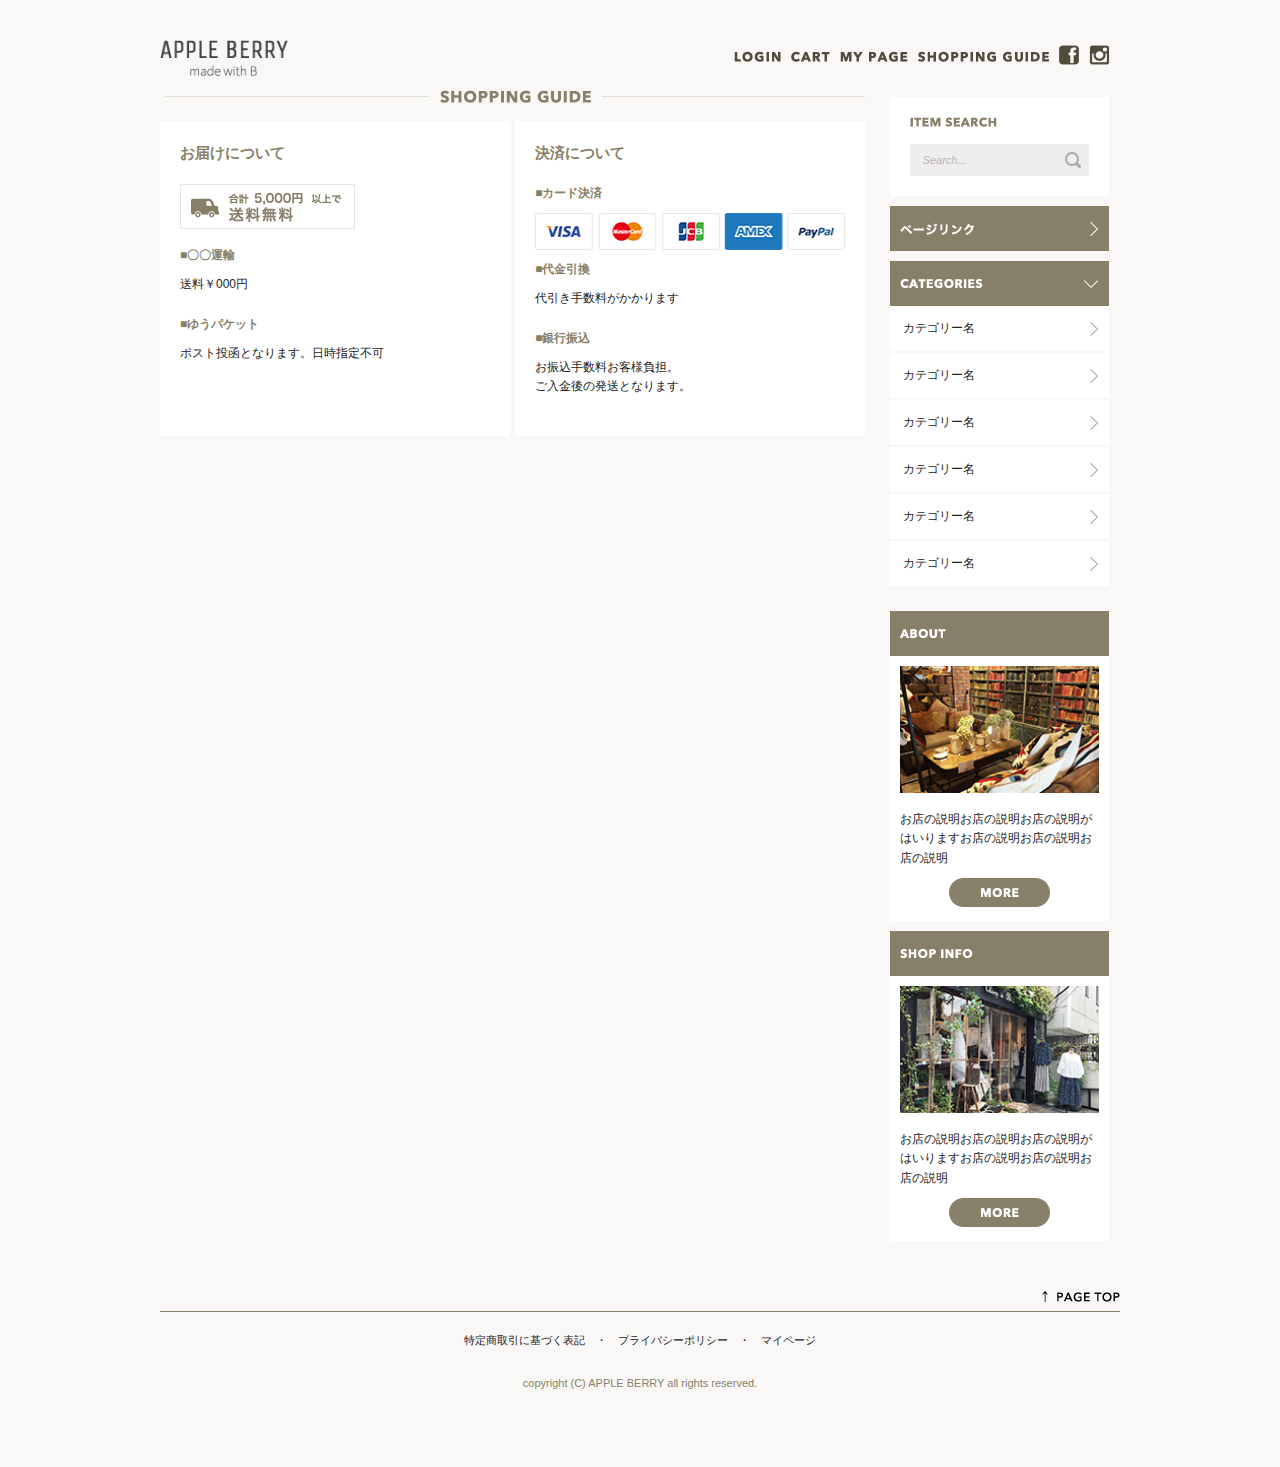
==== index.html @ 967be4ed "first commit 共通部分" ====
<!DOCTYPE html>
<html lang="ja">
<head>

  <!-- Basic Page Needs
  –––––––––––––––––––––––––––––––––––––––––––––––––– -->
  <meta charset="utf-8">
  <title>APPLE BERRY -made width B-</title>
  <meta name="description" content="APPLE BERRYのショッピングサイトです。">
  <meta name="author" content="Satoko Ogino">

  <!-- Mobile Specific Metas
  –––––––––––––––––––––––––––––––––––––––––––––––––– -->
  <meta name="viewport" content="width=device-width, initial-scale=1">

  <!-- CSS
  –––––––––––––––––––––––––––––––––––––––––––––––––– -->
  <link rel="stylesheet" href="css/normalize.css">
  <link rel="stylesheet" href="css/skeleton.css">
  <link rel="stylesheet" href="css/sample.css">

  <!-- Favicon
  –––––––––––––––––––––––––––––––––––––––––––––––––– -->
  <link rel="icon" type="image/png" href="images/favicon.png">

</head>
<body>
  <header>
   <div id="header_in" class="container">
      <div class="row">
        <div class="two columns logo">
          <div class="sp_logo u-max-full-width">
            <img class="ttl_logo"src="images/top_sp/logo.png" alt="logo" srcset="images/top_sp/logo@2x.png 2x"> 
            <div class="contact_logo" class="u-max-full-width" >
              <img src="images/top_sp/fb.png" alt="facebook" srcset="images/top_sp/fb@2x.png 2x"> 
              <img src="images/top_sp/insta.png" alt="instagram" srcset="images/top_sp/insta@2x.png 2x"> 
              <img src="images/top_sp/menu_icon.png" alt="menu" srcset="images/top_sp/menu_icon@2x.png 2x">
            </div>
          </div>
          <!-- .sp_logo -->

          <div class="pc">
            <img class="ttl_logo u-max-full-width" src="images/top/logo.png" alt="logo"> 
          </div>
          <!-- .pc_logo -->
        </div>
        <div class="pc ten columns">        
            <ul class="pc_menu_li" class="u-max-full-width" >
              <li><img src="images/top/insta.png" alt="instagram"><a href="#"></a></li>
              <li><img src="images/top/facebook.png" alt="facebook"><a href="#"></a></li>
              <li><img src="images/top/menu_guide.png" alt="shopping guide"><a href="#"></a></li>
              <li><img src="images/top/menu_mypage.png" alt="mypage"><a href="#"></a></li>
              <li><img src="images/top/menu_cart.png" alt="cart"><a href="#"></a></li>
              <li><img src="images/top/menu_login.png" alt="login"><a href="#"></a></li>
            </ul>
        </div>
      </div>
    </div>
  </header>
  
  <main>
    <div class="container">
      <div class="row">
        <div class="nine columns">
          <div>
            <img class="sp_img" src="images/top_sp/title_guide.png" alt="shopping_guid" srcset="images/top_sp/title_guide@2x.png 2x">
            <img class="pc" src="images/top/title_guide.png" alt="shopping_guid">
          </div>
          <article id="shopping_guid">
            <section>
              <h6>お届けについて</h6>
              <img src="images/top/otodoke_banner.png" alt="合計5,000円以上で送料無料">
              <p class="subhd">■〇〇運輸</p>
              <p>送料￥000円</p>
              <p class="subhd">■ゆうパケット</p>
              <p>ポスト投函となります。日時指定不可</p>
            </section>
            <section>
              <h6>決済について</h6>
              <p class="subhd">■カード決済</p>
              <img class="cardimg" src="images/top/cards.png" alt="合計5,000円以上で送料無料">
              <p class="subhd">■代金引換</p>
              <p>代引き手数料がかかります</p>
              <p class="subhd">■銀行振込</p>
              <p>お振込手数料お客様負担。<br>ご入金後の発送となります。</p>
            </section>
          </article>
        </div>

        <div class="three columns sidebar">
          <article id="item_search">
            <section>
              <img src="images/top/itemserch.png" alt="ITEM SEARCH">
              <span><input tyle="textarea" class="item_search" value="　Search...">
            </section>
          </article>
          <article id="page_link">
            <section class="aside img_arrow">
              <img src="images/top/pagelink.png" alt="ページリンク">
            </section>
          </article>
          <article id="categories">
            <section class="aside img_arrow_down" id="down_btn">
              <img src="images/top/categories.png" alt="CATEGORIES"> 
              <!--<img class="img_arrow" src="images/top/down_icon.png" alt="DOWN">   -->
            </section>
              <ul class="ul_toggle">
                <li>カテゴリー名</li>
                <li>カテゴリー名</li>
                <li>カテゴリー名</li>
                <li>カテゴリー名</li>
                <li>カテゴリー名</li>
                <li>カテゴリー名</li>
              </ul>
          </article>
          <article id="about">
            <section class="aside">
              <img src="images/top/about.png" alt="ABOUT">   
                
            </section>
            <div class="info">
              <img class="info_img" src="images/top/about_img.jpg" alt="ABOUT">
              <p class="cption">お店の説明お店の説明お店の説明がはいりますお店の説明お店の説明お店の説明<img class="more" src="images/top/more_btn.png" alt="MORE"></p>
            </div>
          </article>
          <article id="shop_info">
            <section class="aside">
              <img class="" src="images/top/shop_info.png" alt="SHOP_INFO">              
            </section>
            <div class="info">
              <img class="info_img" src="images/top/shopinfo_img.jpg" alt="ABOUT">
              <p class="cption">お店の説明お店の説明お店の説明がはいりますお店の説明お店の説明お店の説明<img class="more" src="images/top/more_btn.png" alt="MORE"></p>
            </div>
          </article>
        </div>
      </div>
    </div>
  </main>  

  <footer>
  <div class="container">
  <div class="row">
  <div class="twelve columns">
  
    <a href="#"><img class="pagetop" src="images/top/pagetop.png" alt="PAGE TOP"></a>
    <div class="border"></div>
    <p>特定商取引に基づく表記　・　プライバシーポリシー　・　マイページ</p>
    <p class="kahki">copyright (C) APPLE BERRY all rights reserved.</p>
  </div>
  </div>
  </div>
  </footer>


  <script type="text/javascript" src="//ajax.googleapis.com/ajax/libs/jquery/1.10.2/jquery.min.js"></script>
  <script>
  $(document).ready(function(){
    $("#down_btn").click(function(){
      $(".ul_toggle").slideToggle();
    });
  });
  </script>
</body>
</html>
---- css/skeleton.css ----
/*
* Skeleton V2.0.4
* Copyright 2014, Dave Gamache
* www.getskeleton.com
* Free to use under the MIT license.
* http://www.opensource.org/licenses/mit-license.php
* 12/29/2014
*/


/* Table of contents
––––––––––––––––––––––––––––––––––––––––––––––––––
- Grid
- Base Styles
- Typography
- Links
- Buttons
- Forms
- Lists
- Code
- Tables
- Spacing
- Utilities
- Clearing
- Media Queries
*/


/* Grid
–––––––––––––––––––––––––––––––––––––––––––––––––– */
.container {
  position: relative;
  width: 100%;
  max-width: 960px;
  margin: 0 auto;
  /*padding: 0 20px;*/
  padding: 0 10px;
  box-sizing: border-box; }
.column,
.columns {
  width: 100%;
  float: left;
  box-sizing: border-box; }

/* For devices larger than 400px */
@media (min-width: 400px) {
  .container {
    width: 85%;
    padding: 0; }
}

/* For devices larger than 550px */
@media (min-width: 550px) {
  .container {
    width: 80%; }
  .column,
  .columns {
    margin-left: 4%; }
  .column:first-child,
  .columns:first-child {
    margin-left: 0; }

  .one.column,
  .one.columns                    { width: 4.66666666667%; }
  .two.columns                    { width: 13.3333333333%; }
  .three.columns                  { width: 22%;            }
  .four.columns                   { width: 30.6666666667%; }
  .five.columns                   { width: 39.3333333333%; }
  .six.columns                    { width: 48%;            }
  .seven.columns                  { width: 56.6666666667%; }
  .eight.columns                  { width: 65.3333333333%; }
  .nine.columns                   { width: 74.0%;          }
  .ten.columns                    { width: 82.6666666667%; }
  .eleven.columns                 { width: 91.3333333333%; }
  .twelve.columns                 { width: 100%; margin-left: 0; }

  .one-third.column               { width: 30.6666666667%; }
  .two-thirds.column              { width: 65.3333333333%; }

  .one-half.column                { width: 48%; }

  /* Offsets */
  .offset-by-one.column,
  .offset-by-one.columns          { margin-left: 8.66666666667%; }
  .offset-by-two.column,
  .offset-by-two.columns          { margin-left: 17.3333333333%; }
  .offset-by-three.column,
  .offset-by-three.columns        { margin-left: 26%;            }
  .offset-by-four.column,
  .offset-by-four.columns         { margin-left: 34.6666666667%; }
  .offset-by-five.column,
  .offset-by-five.columns         { margin-left: 43.3333333333%; }
  .offset-by-six.column,
  .offset-by-six.columns          { margin-left: 52%;            }
  .offset-by-seven.column,
  .offset-by-seven.columns        { margin-left: 60.6666666667%; }
  .offset-by-eight.column,
  .offset-by-eight.columns        { margin-left: 69.3333333333%; }
  .offset-by-nine.column,
  .offset-by-nine.columns         { margin-left: 78.0%;          }
  .offset-by-ten.column,
  .offset-by-ten.columns          { margin-left: 86.6666666667%; }
  .offset-by-eleven.column,
  .offset-by-eleven.columns       { margin-left: 95.3333333333%; }

  .offset-by-one-third.column,
  .offset-by-one-third.columns    { margin-left: 34.6666666667%; }
  .offset-by-two-thirds.column,
  .offset-by-two-thirds.columns   { margin-left: 69.3333333333%; }

  .offset-by-one-half.column,
  .offset-by-one-half.columns     { margin-left: 52%; }

}


/* Base Styles
–––––––––––––––––––––––––––––––––––––––––––––––––– */
/* NOTE
html is set to 62.5% so that all the REM measurements throughout Skeleton
are based on 10px sizing. So basically 1.5rem = 15px :) */
html {
  font-size: 62.5%; }
body {
  font-size: 1.5em; /* currently ems cause chrome bug misinterpreting rems on body element */
  line-height: 1.6;
  font-weight: 400;
  font-family: "Raleway", "HelveticaNeue", "Helvetica Neue", Helvetica, Arial, sans-serif;
  color: #222; }


/* Typography
–––––––––––––––––––––––––––––––––––––––––––––––––– */
h1, h2, h3, h4, h5, h6 {
  margin-top: 0;
  margin-bottom: 2rem;
  font-weight: 300; }
h1 { font-size: 4.0rem; line-height: 1.2;  letter-spacing: -.1rem;}
h2 { font-size: 3.6rem; line-height: 1.25; letter-spacing: -.1rem; }
h3 { font-size: 3.0rem; line-height: 1.3;  letter-spacing: -.1rem; }
h4 { font-size: 2.4rem; line-height: 1.35; letter-spacing: -.08rem; }
h5 { font-size: 1.8rem; line-height: 1.5;  letter-spacing: -.05rem; }
h6 { font-size: 1.5rem; line-height: 1.6;  letter-spacing: 0; }

/* Larger than phablet */
@media (min-width: 550px) {
  h1 { font-size: 5.0rem; }
  h2 { font-size: 4.2rem; }
  h3 { font-size: 3.6rem; }
  h4 { font-size: 3.0rem; }
  h5 { font-size: 2.4rem; }
  h6 { font-size: 1.5rem; }
}

p {
  margin-top: 0; }


/* Links
–––––––––––––––––––––––––––––––––––––––––––––––––– */
a {
  color: #1EAEDB; }
a:hover {
  color: #0FA0CE; }


/* Buttons
–––––––––––––––––––––––––––––––––––––––––––––––––– */
.button,
button,
input[type="submit"],
input[type="reset"],
input[type="button"] {
  display: inline-block;
  height: 38px;
  padding: 0 30px;
  color: #555;
  text-align: center;
  font-size: 11px;
  font-weight: 600;
  line-height: 38px;
  letter-spacing: .1rem;
  text-transform: uppercase;
  text-decoration: none;
  white-space: nowrap;
  background-color: transparent;
  border-radius: 4px;
  border: 1px solid #bbb;
  cursor: pointer;
  box-sizing: border-box; }
.button:hover,
button:hover,
input[type="submit"]:hover,
input[type="reset"]:hover,
input[type="button"]:hover,
.button:focus,
button:focus,
input[type="submit"]:focus,
input[type="reset"]:focus,
input[type="button"]:focus {
  color: #333;
  border-color: #888;
  outline: 0; }
.button.button-primary,
button.button-primary,
input[type="submit"].button-primary,
input[type="reset"].button-primary,
input[type="button"].button-primary {
  color: #FFF;
  background-color: #33C3F0;
  border-color: #33C3F0; }
.button.button-primary:hover,
button.button-primary:hover,
input[type="submit"].button-primary:hover,
input[type="reset"].button-primary:hover,
input[type="button"].button-primary:hover,
.button.button-primary:focus,
button.button-primary:focus,
input[type="submit"].button-primary:focus,
input[type="reset"].button-primary:focus,
input[type="button"].button-primary:focus {
  color: #FFF;
  background-color: #1EAEDB;
  border-color: #1EAEDB; }


/* Forms
–––––––––––––––––––––––––––––––––––––––––––––––––– */
input[type="email"],
input[type="number"],
input[type="search"],
input[type="text"],
input[type="tel"],
input[type="url"],
input[type="password"],
textarea,
select {
  height: 38px;
  padding: 6px 10px; /* The 6px vertically centers text on FF, ignored by Webkit */
  background-color: #fff;
  border: 1px solid #D1D1D1;
  border-radius: 4px;
  box-shadow: none;
  box-sizing: border-box; }
/* Removes awkward default styles on some inputs for iOS */
input[type="email"],
input[type="number"],
input[type="search"],
input[type="text"],
input[type="tel"],
input[type="url"],
input[type="password"],
textarea {
  -webkit-appearance: none;
     -moz-appearance: none;
          appearance: none; }
textarea {
  min-height: 65px;
  padding-top: 6px;
  padding-bottom: 6px; }
input[type="email"]:focus,
input[type="number"]:focus,
input[type="search"]:focus,
input[type="text"]:focus,
input[type="tel"]:focus,
input[type="url"]:focus,
input[type="password"]:focus,
textarea:focus,
select:focus {
  border: 1px solid #33C3F0;
  outline: 0; }
label,
legend {
  display: block;
  margin-bottom: .5rem;
  font-weight: 600; }
fieldset {
  padding: 0;
  border-width: 0; }
input[type="checkbox"],
input[type="radio"] {
  display: inline; }
label > .label-body {
  display: inline-block;
  margin-left: .5rem;
  font-weight: normal; }


/* Lists
–––––––––––––––––––––––––––––––––––––––––––––––––– */
ul {
  list-style: circle inside; }
ol {
  list-style: decimal inside; }
ol, ul {
  padding-left: 0;
  margin-top: 0; }
ul ul,
ul ol,
ol ol,
ol ul {
  margin: 1.5rem 0 1.5rem 3rem;
  font-size: 90%; }
li {
  margin-bottom: 1rem; }


/* Code
–––––––––––––––––––––––––––––––––––––––––––––––––– */
code {
  padding: .2rem .5rem;
  margin: 0 .2rem;
  font-size: 90%;
  white-space: nowrap;
  background: #F1F1F1;
  border: 1px solid #E1E1E1;
  border-radius: 4px; }
pre > code {
  display: block;
  padding: 1rem 1.5rem;
  white-space: pre; }


/* Tables
–––––––––––––––––––––––––––––––––––––––––––––––––– */
th,
td {
  padding: 12px 15px;
  text-align: left;
  border-bottom: 1px solid #E1E1E1; }
th:first-child,
td:first-child {
  padding-left: 0; }
th:last-child,
td:last-child {
  padding-right: 0; }


/* Spacing
–––––––––––––––––––––––––––––––––––––––––––––––––– */
button,
.button {
  margin-bottom: 1rem; }
input,
textarea,
select,
fieldset {
  margin-bottom: 1.5rem; }
pre,
blockquote,
dl,
figure,
table,
p,
ul,
ol,
form {
  margin-bottom: 2.5rem; }


/* Utilities
–––––––––––––––––––––––––––––––––––––––––––––––––– */
.u-full-width {
  width: 100%;
  box-sizing: border-box; }
.u-max-full-width {
  max-width: 100%;
  box-sizing: border-box; }
.u-pull-right {
  float: right; }
.u-pull-left {
  float: left; }


/* Misc
–––––––––––––––––––––––––––––––––––––––––––––––––– */
hr {
  margin-top: 3rem;
  margin-bottom: 3.5rem;
  border-width: 0;
  border-top: 1px solid #E1E1E1; }


/* Clearing
–––––––––––––––––––––––––––––––––––––––––––––––––– */

/* Self Clearing Goodness */
.container:after,
.row:after,
.u-cf {
  content: "";
  display: table;
  clear: both; }


/* Media Queries
–––––––––––––––––––––––––––––––––––––––––––––––––– */
/*
Note: The best way to structure the use of media queries is to create the queries
near the relevant code. For example, if you wanted to change the styles for buttons
on small devices, paste the mobile query code up in the buttons section and style it
there.
*/


/* Larger than mobile */
@media (min-width: 400px) {}

/* Larger than phablet (also point when grid becomes active) */
@media (min-width: 550px) {}

/* Larger than tablet */
@media (min-width: 750px) {}

/* Larger than desktop */
@media (min-width: 1000px) {}

/* Larger than Desktop HD */
@media (min-width: 1200px) {}
---- css/sample.css ----
@charset "UTF-8";
/* ===================
    - 画面共通
=================== */
/* Base
------------------------------------------------------------*/
html {
  font-size: 62.5%; }

body {
  background-color: #f9f8f6; }
  @media (max-width: 550px) {
    body .pc {
      display: none; } }

/* Header
------------------------------------------------------------*/
header #header_in {
  padding-top: 15px;
  padding-bottom: 4px;
  text-align: center; }
header .sp_logo .ttl_logo {
  width: 120px; }
header .sp_logo .contact_logo {
  margin-top: 5px; }
@media (min-width: 551px) {
  header #header_in {
    padding-top: 40px; }
  header .sp_logo {
    display: none; }
  header .pc_menu_li {
    margin: 0;
    padding: 0; }
    header .pc_menu_li li {
      list-style: none;
      margin: 5px 0 0 0;
      padding: 0;
      float: right;
      padding-right: 10px; } }

/* Footer
------------------------------------------------------------*/
footer {
  text-align: center;
  margin-top: 20px;
  font-size: 11px;
  font-size: 1.1rem; }
  footer .border {
    margin: 20px 0;
    border-top: solid 1px #887f69; }
  footer .kahki {
    color: #887f69; }
  @media (min-width: 551px) {
    footer {
      margin: 50px 0; }
      footer .pagetop {
        float: right; } }

/* ===================
    - TOP画面
=================== */
/* Main
------------------------------------------------------------*/
main {
  text-align: center;
  mim-width: 720px; }
  main section {
    display: block;
    background-color: white;
    text-align: left;
    padding: 20px;
    margin-top: 10px;
    /* SHOPPING GUIDE */
    /* ITEM SEARCH */ }
    main section h6 {
      color: #887f69;
      font-weight: bold;
      margin-bottom: 19px; }
    main section img {
      padding-bottom: 10px;
      display: inline-block; }
    main section p {
      font-size: 12px;
      font-size: 1.2rem;
      margin: 0;
      padding-bottom: 20px; }
    main section p.subhd {
      font-weight: bold;
      color: #887f69;
      margin: 0;
      padding-bottom: 10px; }
    main section .cardimg {
      display: block;
      margin: auto;
      width: 100%; }
    main section #page_link {
      background-color: #887f69;
      text-align: left;
      width: 299px;
      height: 45px; }
    main section input {
      background: url("../images/top/search_icon.png");
      background-repeat: no-repeat;
      display: inline-block;
      line-height: 40px;
      background-position: 95%;
      background-color: #eeeeee;
      color: #b5b5b5;
      border: none;
      width: 100%;
      height: 30px;
      font-style: italic;
      font-size: 11px;
      font-size: 1.1rem;
      margin: 0; }
    main section .item_search {
      margin: 0; }
  main .aside {
    background-color: #887f69;
    padding: 0px;
    height: 45px;
    display: flex;
    /*親要素に記述してimgの位置を調整*/
    justify-content: left;
    /*親要素に記述してimgの位置を調整*/
    align-items: center;
    /*親要素に記述してimgの位置を調整*/ }
    main .aside img {
      display: inline-block;
      padding: 5px 10px; }
  main .info {
    background-color: white;
    height: 135px;
    text-align: left; }
    main .info .cption {
      margin: 8px;
      margin-left: 3px;
      width: 143px;
      height: 71px;
      float: right;
      font-size: 12px;
      font-size: 1.2rem; }
  main .info_img {
    margin: 8px;
    margin-right: 3px;
    width: 135px; }
  main .more {
    display: block;
    margin-top: 10px; }
  main li {
    box-sizing: border-box;
    padding: 10px;
    padding-top: 15px;
    padding-left: 0;
    padding-right: 200px;
    list-style: none;
    background-color: white;
    height: 45px;
    text-align: center;
    margin-bottom: 2px;
    font-size: 12px;
    font-size: 1.2rem;
    vertical-align: middle;
    background-image: url("../images/top/next_icon_gray.png");
    background-repeat: no-repeat;
    background-position: 95%; }
  main .img_arrow {
    background-image: url("../images/top/next_icon.png");
    background-repeat: no-repeat;
    background-position: 95%; }
  main .img_arrow_down {
    background-image: url("../images/top/down_icon.png");
    background-repeat: no-repeat;
    background-position: 95%; }
  @media (min-width: 551px) {
    main .columns {
      margin-left: 2%; }
    main .sp_img {
      display: none; }
    main article {
      display: -webkit-flex;
      display: flex;
      justify-content: space-between;
      -webkit-flex-direction: colum;
      flex-direction: colum; }
    main .sidebar article {
      display: block;
      width: 219px; }
    main section {
      -webkit-flex: 1;
      flex: 1;
      margin-right: 5px;
      min-width: 219px; }
    main #item_search section {
      padding: 0; }
      main #item_search section input {
        width: 80%;
        margin: 10px 20px 20px 20px; }
      main #item_search section img {
        padding: 20px 0px 0px 20px; }
    main .info {
      background-color: white;
      height: 265px;
      text-align: center; }
      main .info .cption {
        box-sizing: border-box;
        padding: 0 10px;
        text-align: left;
        margin: 0;
        width: 100%;
        height: 55px;
        float: none; }
    main .info_img {
      box-sizing: border-box;
      margin: 0;
      padding: 10px;
      text-align: center;
      width: 100%; }
    main .more {
      margin: auto;
      margin-top: 10px;
      text-align: center; }
    main li {
      min-width: 219px;
      padding-top: 13px;
      padding-right: 120px; } }

/*# sourceMappingURL=sample.css.map */
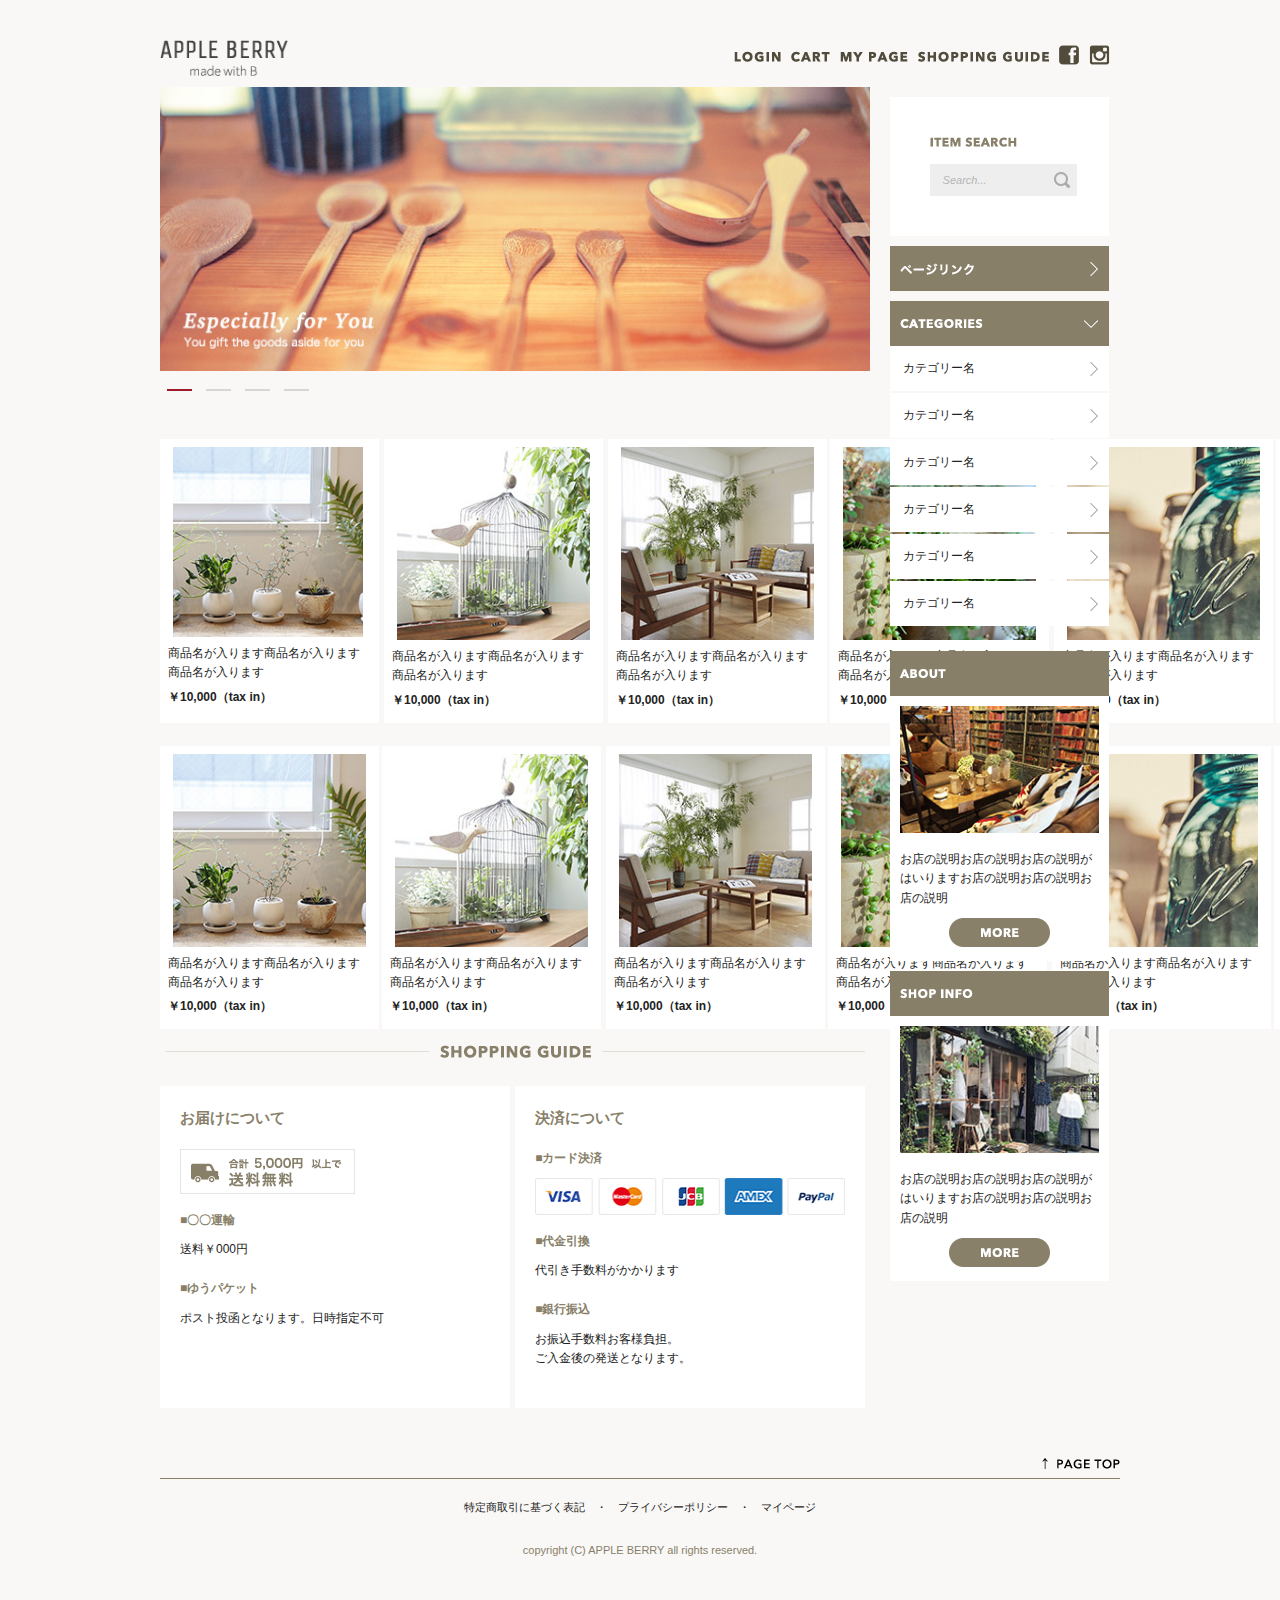
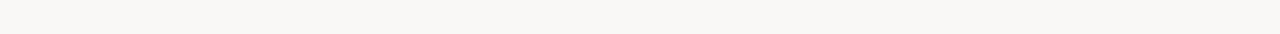
==== commit 384d3053: "commit 20190126" ====
--- a/index.html
+++ b/index.html
@@ -15,9 +15,17 @@
 
   <!-- CSS
   –––––––––––––––––––––––––––––––––––––––––––––––––– -->
+  <link rel="stylesheet" href="owlcarousel/assets/owl.carousel.min.css">
+  <link rel="stylesheet" href="owlcarousel/assets/owl.theme.default.min.css">
   <link rel="stylesheet" href="css/normalize.css">
   <link rel="stylesheet" href="css/skeleton.css">
   <link rel="stylesheet" href="css/sample.css">
+
+  <!-- jQuery -->
+  <script type="text/javascript" src="//ajax.googleapis.com/ajax/libs/jquery/1.10.2/jquery.min.js"></script>
+
+  <!-- Owl Carousel JS -->
+  <script src="owlcarousel/owl.carousel.min.js"></script>
 
   <!-- Favicon
   –––––––––––––––––––––––––––––––––––––––––––––––––– -->
@@ -62,20 +70,143 @@
     <div class="container">
       <div class="row">
         <div class="nine columns">
-          <div>
+
+          <!-- CAROUSEL -->
+          <div class="owl-carousel owl-theme">
+              <div><img src="images/top/ca_banner.jpg" alt="shopping_guid"></div>
+              <div><img src="images/top/ca_banner.jpg" alt="shopping_guid"></div>
+              <div><img src="images/top/ca_banner.jpg" alt="shopping_guid"></div>
+              <div><img src="images/top/ca_banner.jpg" alt="shopping_guid"></div>
+          </div>
+
+          <!-- NEW ITEMS -->
+          <div class="ttl">
+            <img class="sp_img" src="images/top_sp/title_new_item.png" alt="new_item" srcset="images/top_sp/title_new_item@2x.png 2x">
+          </div>
+          <article id="new_items" class="mb_10">
+            <div class="flxclms mb_3">
+              <section>
+                <div class="item mr_3">
+                <img src="images/top/item_01.jpg" alt="01">
+                <p class="txt_left">商品名が入ります商品名が入ります商品名が入ります</p>
+                <p class="txt_left txt-bld">￥10,000（tax in）</p>
+                </div>
+              </section>
+              <section>
+                <div class="item">
+                <img src="images/top/item_02.jpg" alt="02">
+                <p class="txt_left">商品名が入ります商品名が入ります商品名が入ります</p>
+                <p class="txt_left txt-bld">￥10,000（tax in）</p>
+                </div>
+              </section>
+            </div>
+            <div class="flxclms mb_3">
+              <section class="mr_3">
+                <div class="item">
+                <img src="images/top/item_03.jpg" alt="03">
+                <p class="txt_left">商品名が入ります商品名が入ります商品名が入ります</p>
+                <p class="txt_left txt-bld">￥10,000（tax in）</p>
+                </div>
+              </section>
+              <section>
+                <div class="item">
+                <img src="images/top/item_04.jpg" alt="04">
+                <p class="txt_left">商品名が入ります商品名が入ります商品名が入ります</p>
+                <p class="txt_left txt-bld">￥10,000（tax in）</p>
+                </div>
+              </section>
+            </div>
+            <div class="flxclms mb_3">
+              <section class="mr_3">
+                <div class="item">
+                <img src="images/top/item_05.jpg" alt="05">
+                <p class="txt_left">商品名が入ります商品名が入ります商品名が入ります</p>
+                <p class="txt_left txt-bld">￥10,000（tax in）</p>
+                </div>
+              </section>
+              <section>
+                <div class="item">
+                <img src="images/top/item_06.jpg" alt="06">
+                <p class="txt_left">商品名が入ります商品名が入ります商品名が入ります</p>
+                <p class="txt_left txt-bld">￥10,000（tax in）</p>
+                </div>
+              </section>
+            </div>
+          </article>
+
+          <!-- POPULAR ITEMS -->
+          <div class="ttl">
+            <img class="sp_img" src="images/top_sp/title_popular.png" alt="new_item" srcset="images/top_sp/title_popular@2x.png 2x">
+          </div>
+          <article id="new_items" class="mb_10">
+            <div class="flxclms mb_3">
+              <section class="mr_3">
+                <div class="item">
+                <img src="images/top/item_01.jpg" alt="01">
+                <p class="txt_left">商品名が入ります商品名が入ります商品名が入ります</p>
+                <p class="txt_left txt-bld">￥10,000（tax in）</p>
+                </div>
+              </section>
+              <section>
+                <div class="item">
+                <img src="images/top/item_02.jpg" alt="02">
+                <p class="txt_left">商品名が入ります商品名が入ります商品名が入ります</p>
+                <p class="txt_left txt-bld">￥10,000（tax in）</p>
+                </div>
+              </section>
+            </div>
+            <div class="flxclms mb_3">
+              <section class="mr_3">
+                <div class="item">
+                <img src="images/top/item_03.jpg" alt="03">
+                <p class="txt_left">商品名が入ります商品名が入ります商品名が入ります</p>
+                <p class="txt_left txt-bld">￥10,000（tax in）</p>
+                </div>
+              </section>
+              <section>
+                <div class="item">
+                <img src="images/top/item_04.jpg" alt="04">
+                <p class="txt_left">商品名が入ります商品名が入ります商品名が入ります</p>
+                <p class="txt_left txt-bld">￥10,000（tax in）</p>
+                </div>
+              </section>
+            </div>
+            <div class="flxclms mb_3">
+              <section class="mr_3">
+                <div class="item">
+                <img src="images/top/item_05.jpg" alt="05">
+                <p class="txt_left">商品名が入ります商品名が入ります商品名が入ります</p>
+                <p class="txt_left txt-bld">￥10,000（tax in）</p>
+                </div>
+              </section>
+              <section>
+                <div class="item">
+                <img src="images/top/item_06.jpg" alt="06">
+                <p class="txt_left">商品名が入ります商品名が入ります商品名が入ります</p>
+                <p class="txt_left txt-bld">￥10,000（tax in）</p>
+                </div>
+              </section>
+            </div>
+          </article>
+
+          <!-- SHOPPING GUIDE -->
+          <div class="ttl">
             <img class="sp_img" src="images/top_sp/title_guide.png" alt="shopping_guid" srcset="images/top_sp/title_guide@2x.png 2x">
             <img class="pc" src="images/top/title_guide.png" alt="shopping_guid">
           </div>
-          <article id="shopping_guid">
+          <article id="shopping_guid" class="txt_left">
             <section>
+              <div class="guid">
               <h6>お届けについて</h6>
               <img src="images/top/otodoke_banner.png" alt="合計5,000円以上で送料無料">
               <p class="subhd">■〇〇運輸</p>
               <p>送料￥000円</p>
               <p class="subhd">■ゆうパケット</p>
               <p>ポスト投函となります。日時指定不可</p>
+              </div>
             </section>
             <section>
+              <div class="guid">
               <h6>決済について</h6>
               <p class="subhd">■カード決済</p>
               <img class="cardimg" src="images/top/cards.png" alt="合計5,000円以上で送料無料">
@@ -83,6 +214,7 @@
               <p>代引き手数料がかかります</p>
               <p class="subhd">■銀行振込</p>
               <p>お振込手数料お客様負担。<br>ご入金後の発送となります。</p>
+              </div>
             </section>
           </article>
         </div>
@@ -90,8 +222,10 @@
         <div class="three columns sidebar">
           <article id="item_search">
             <section>
+              <div class="txt_left search">
               <img src="images/top/itemserch.png" alt="ITEM SEARCH">
               <span><input tyle="textarea" class="item_search" value="　Search...">
+              </div>
             </section>
           </article>
           <article id="page_link">
@@ -151,14 +285,26 @@
   </div>
   </footer>
 
-
-  <script type="text/javascript" src="//ajax.googleapis.com/ajax/libs/jquery/1.10.2/jquery.min.js"></script>
   <script>
-  $(document).ready(function(){
-    $("#down_btn").click(function(){
-      $(".ul_toggle").slideToggle();
+    // CAROUSEL
+    $(document).ready(function(){
+    $('.owl-carousel').owlCarousel(
+        {
+            loop: true,
+            nav: false,
+            dots: true,
+            items: 1,
+            autoplay: true
+            }
+        );
     });
-  });
+  
+    // CATEGORIES TOGGLE
+    $(document).ready(function(){
+      $("#down_btn").click(function(){
+        $(".ul_toggle").slideToggle();
+      });
+    });
   </script>
 </body>
 </html>
--- a/css/sample.css
+++ b/css/sample.css
@@ -6,6 +6,30 @@
 ------------------------------------------------------------*/
 html {
   font-size: 62.5%; }
+
+.txt_center {
+  text-align: center; }
+
+.txt_left {
+  text-align: left; }
+
+.txt_right {
+  text-align: right; }
+
+.txt-bld {
+  font-weight: bold; }
+
+.mr_3 {
+  margin-right: 3px; }
+
+.mr_5 {
+  margin-right: 5px; }
+
+.mb_3 {
+  margin-bottom: 3px; }
+
+.mb_10 {
+  margin-bottom: 10px; }
 
 body {
   background-color: #f9f8f6; }
@@ -63,22 +87,37 @@
 ------------------------------------------------------------*/
 main {
   text-align: center;
-  mim-width: 720px; }
+  mim-width: 720px;
+  /* サイドメニュー共通 */ }
+  main .ttl {
+    display: block;
+    margin-bottom: 15px; }
+  main .flxclms {
+    display: -webkit-flex;
+    display: flex;
+    -webkit-flex-direction: colum;
+    flex-direction: colum; }
   main section {
-    display: block;
     background-color: white;
-    text-align: left;
-    padding: 20px;
-    margin-top: 10px;
-    /* SHOPPING GUIDE */
-    /* ITEM SEARCH */ }
+    margin-top: 10px; }
+    main section .item {
+      -webkit-flex: 1;
+      flex: 1;
+      padding: 8px; }
+      main section .item img {
+        width: 95%; }
+      main section .item p {
+        margin: 0;
+        padding-bottom: 5px; }
+    main section .guid {
+      padding: 20px; }
+      main section .guid img {
+        padding-bottom: 10px;
+        display: inline-block; }
     main section h6 {
       color: #887f69;
       font-weight: bold;
       margin-bottom: 19px; }
-    main section img {
-      padding-bottom: 10px;
-      display: inline-block; }
     main section p {
       font-size: 12px;
       font-size: 1.2rem;
@@ -93,11 +132,8 @@
       display: block;
       margin: auto;
       width: 100%; }
-    main section #page_link {
-      background-color: #887f69;
-      text-align: left;
-      width: 299px;
-      height: 45px; }
+    main section .search {
+      padding: 20px; }
     main section input {
       background: url("../images/top/search_icon.png");
       background-repeat: no-repeat;
@@ -128,25 +164,6 @@
     main .aside img {
       display: inline-block;
       padding: 5px 10px; }
-  main .info {
-    background-color: white;
-    height: 135px;
-    text-align: left; }
-    main .info .cption {
-      margin: 8px;
-      margin-left: 3px;
-      width: 143px;
-      height: 71px;
-      float: right;
-      font-size: 12px;
-      font-size: 1.2rem; }
-  main .info_img {
-    margin: 8px;
-    margin-right: 3px;
-    width: 135px; }
-  main .more {
-    display: block;
-    margin-top: 10px; }
   main li {
     box-sizing: border-box;
     padding: 10px;
@@ -172,57 +189,81 @@
     background-image: url("../images/top/down_icon.png");
     background-repeat: no-repeat;
     background-position: 95%; }
+  main .info {
+    background-color: white;
+    height: 135px;
+    text-align: left; }
+    main .info .cption {
+      margin: 8px;
+      margin-left: 3px;
+      width: 143px;
+      height: 71px;
+      float: right;
+      font-size: 12px;
+      font-size: 1.2rem; }
+  main .info_img {
+    margin: 8px;
+    margin-right: 3px;
+    width: 135px; }
+  main .more {
+    display: block;
+    margin-top: 10px; }
   @media (min-width: 551px) {
-    main .columns {
-      margin-left: 2%; }
-    main .sp_img {
-      display: none; }
-    main article {
-      display: -webkit-flex;
-      display: flex;
-      justify-content: space-between;
-      -webkit-flex-direction: colum;
-      flex-direction: colum; }
-    main .sidebar article {
-      display: block;
-      width: 219px; }
-    main section {
-      -webkit-flex: 1;
-      flex: 1;
-      margin-right: 5px;
-      min-width: 219px; }
-    main #item_search section {
-      padding: 0; }
-      main #item_search section input {
-        width: 80%;
-        margin: 10px 20px 20px 20px; }
-      main #item_search section img {
-        padding: 20px 0px 0px 20px; }
-    main .info {
-      background-color: white;
-      height: 265px;
-      text-align: center; }
-      main .info .cption {
+    main {
+      /* サイドメニュー共通 */ }
+      main .sp_img {
+        display: none; }
+      main .ttl {
+        margin-bottom: 10px; }
+      main article {
+        display: -webkit-flex;
+        display: flex;
+        justify-content: space-between;
+        -webkit-flex-direction: colum;
+        flex-direction: colum; }
+        main article section {
+          -webkit-flex: 1;
+          flex: 1;
+          margin-right: 5px;
+          min-width: 219px; }
+      main .columns {
+        margin-left: 2%; }
+      main .sidebar article {
+        display: block;
+        /* サイドメニューだけflex解除 */
+        width: 219px; }
+      main #item_search section {
+        padding: 0; }
+        main #item_search section input {
+          width: 80%;
+          margin: 10px 20px 20px 20px; }
+        main #item_search section img {
+          padding: 20px 0px 0px 20px; }
+      main li {
+        min-width: 219px;
+        padding-top: 13px;
+        padding-right: 120px; }
+      main .info {
+        background-color: white;
+        height: 265px;
+        text-align: center; }
+        main .info .cption {
+          box-sizing: border-box;
+          padding: 0 10px;
+          text-align: left;
+          margin: 0;
+          width: 100%;
+          height: 55px;
+          float: none; }
+      main .info_img {
         box-sizing: border-box;
-        padding: 0 10px;
-        text-align: left;
         margin: 0;
-        width: 100%;
-        height: 55px;
-        float: none; }
-    main .info_img {
-      box-sizing: border-box;
-      margin: 0;
-      padding: 10px;
-      text-align: center;
-      width: 100%; }
-    main .more {
-      margin: auto;
-      margin-top: 10px;
-      text-align: center; }
-    main li {
-      min-width: 219px;
-      padding-top: 13px;
-      padding-right: 120px; } }
+        padding: 10px;
+        text-align: center;
+        width: 100%; }
+      main .more {
+        margin: auto;
+        margin-top: 10px;
+        text-align: center; } }
 
 /*# sourceMappingURL=sample.css.map */
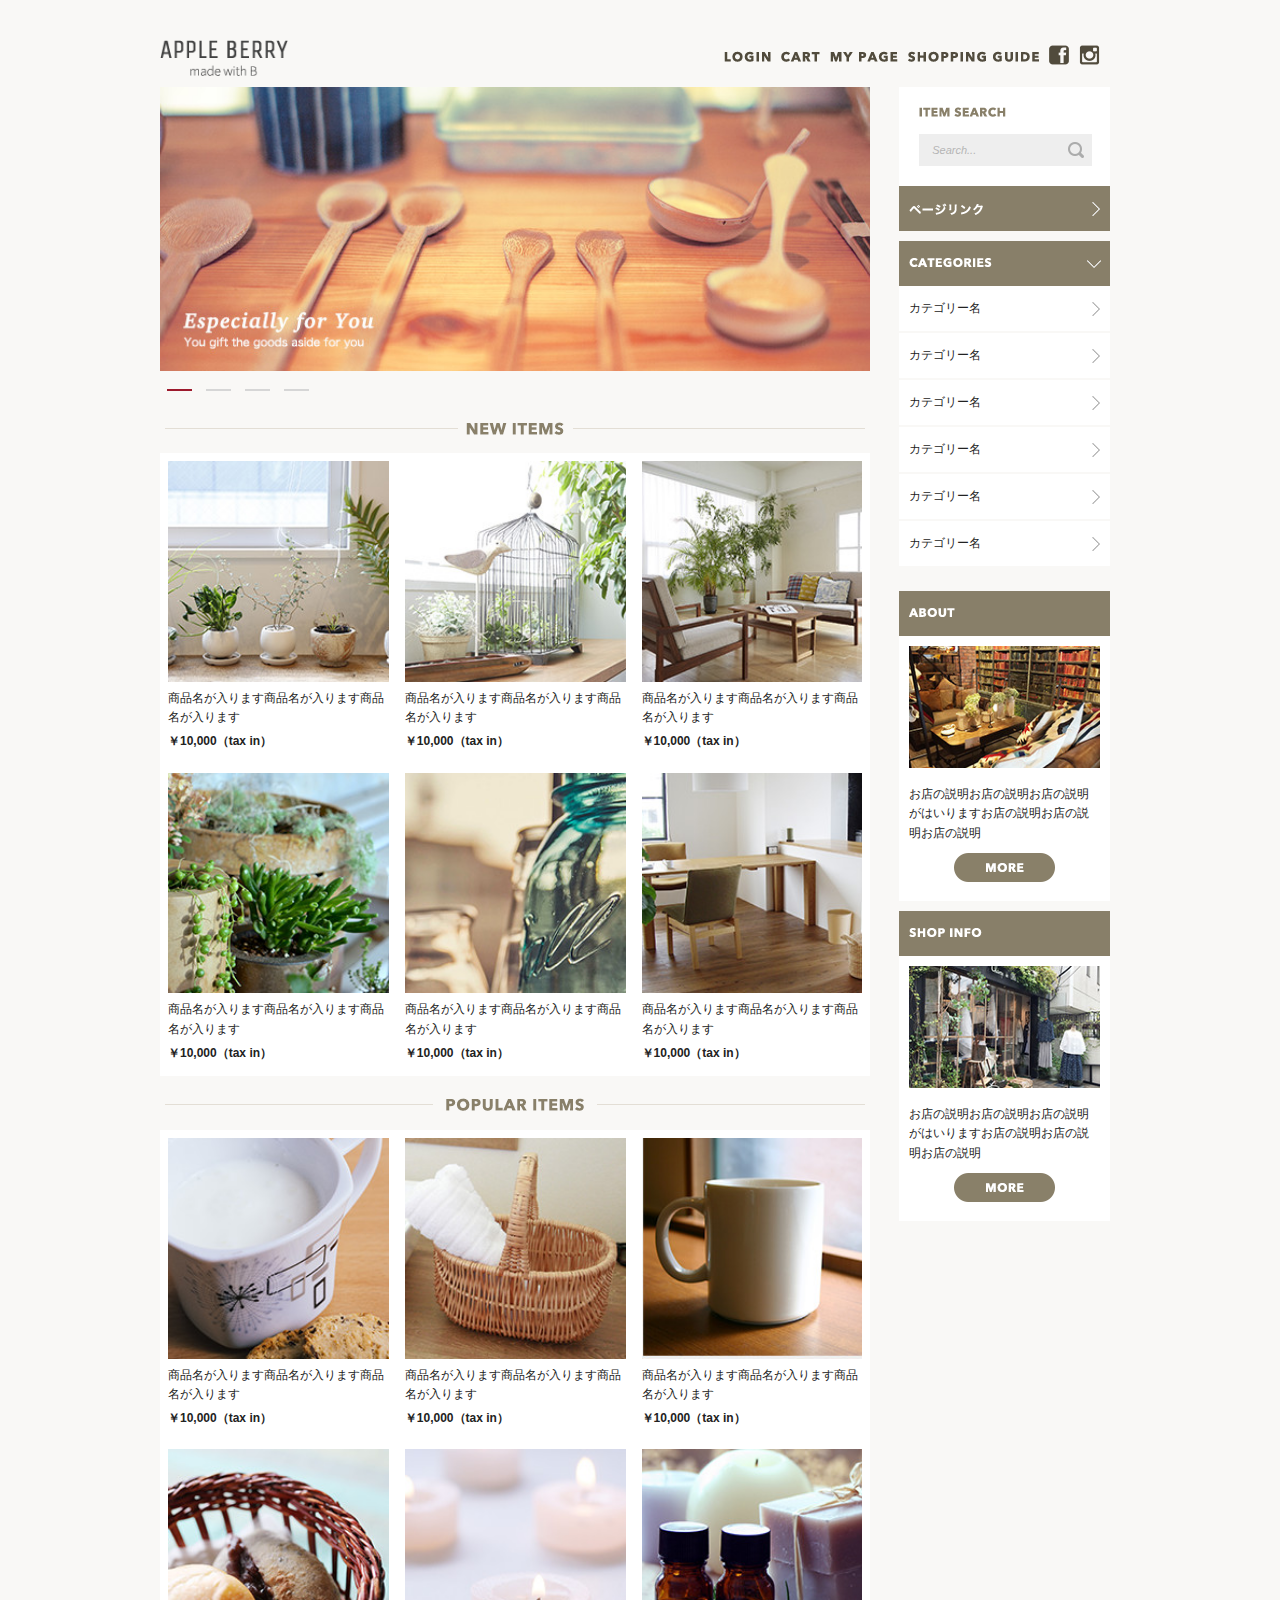
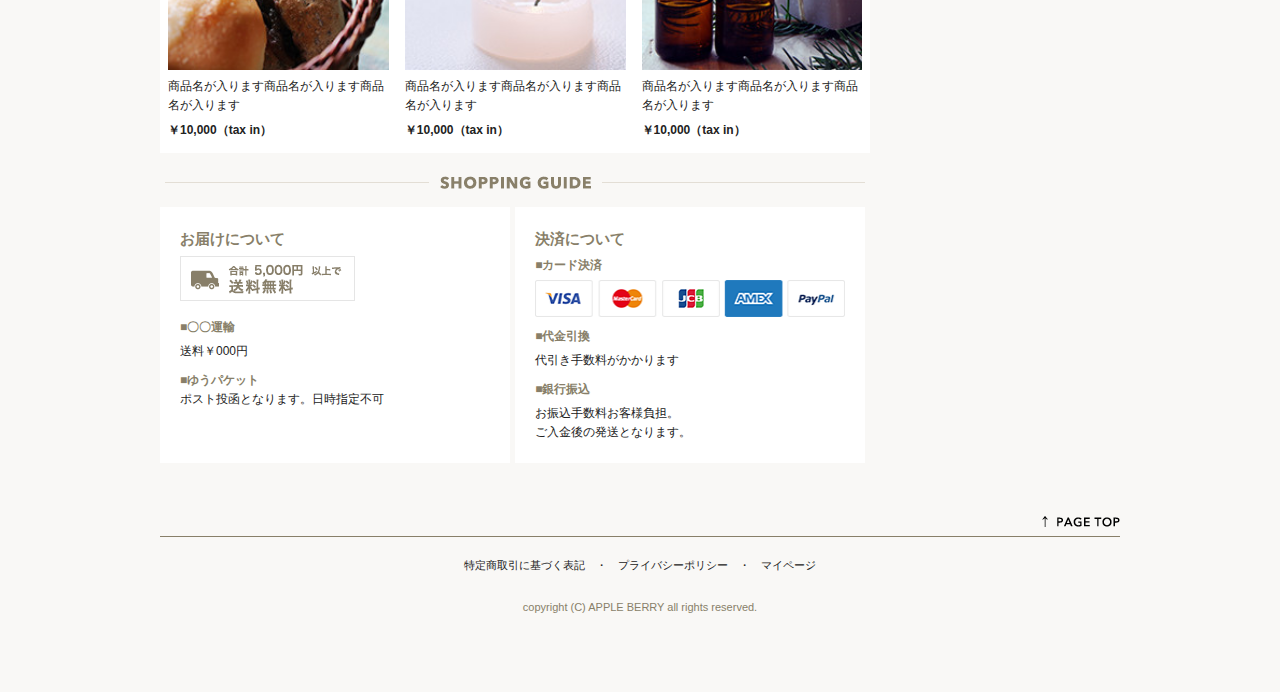
==== commit 6d176d56: "20190127 TOPページ" ====
--- a/index.html
+++ b/index.html
@@ -73,195 +73,169 @@
 
           <!-- CAROUSEL -->
           <div class="owl-carousel owl-theme">
-              <div><img src="images/top/ca_banner.jpg" alt="shopping_guid"></div>
-              <div><img src="images/top/ca_banner.jpg" alt="shopping_guid"></div>
-              <div><img src="images/top/ca_banner.jpg" alt="shopping_guid"></div>
-              <div><img src="images/top/ca_banner.jpg" alt="shopping_guid"></div>
+              <div><img src="images/top/ca_banner.jpg" alt="carousel_bnr"></div>
+              <div><img src="images/top/ca_banner.jpg" alt="carousel_bnr"></div>
+              <div><img src="images/top/ca_banner.jpg" alt="carousel_bnr"></div>
+              <div><img src="images/top/ca_banner.jpg" alt="carousel_bnr"></div>
           </div>
 
           <!-- NEW ITEMS -->
-          <div class="ttl">
-            <img class="sp_img" src="images/top_sp/title_new_item.png" alt="new_item" srcset="images/top_sp/title_new_item@2x.png 2x">
-          </div>
-          <article id="new_items" class="mb_10">
-            <div class="flxclms mb_3">
-              <section>
-                <div class="item mr_3">
+          <div class="ttl txt_center">
+            <img class="sp_img " src="images/top_sp/title_new_item.png" alt="new_item" srcset="images/top_sp/title_new_item@2x.png 2x">
+            <img class="pc" src="images/top/title_newitems.png" alt="new_items">
+          </div>
+          <article>
+            <div class="flx_item mb_20">
+              <div class="item bg_clr_wht">
                 <img src="images/top/item_01.jpg" alt="01">
                 <p class="txt_left">商品名が入ります商品名が入ります商品名が入ります</p>
                 <p class="txt_left txt-bld">￥10,000（tax in）</p>
-                </div>
-              </section>
-              <section>
-                <div class="item">
+              </div>
+              <div class="item bg_clr_wht">
                 <img src="images/top/item_02.jpg" alt="02">
                 <p class="txt_left">商品名が入ります商品名が入ります商品名が入ります</p>
                 <p class="txt_left txt-bld">￥10,000（tax in）</p>
-                </div>
-              </section>
-            </div>
-            <div class="flxclms mb_3">
-              <section class="mr_3">
-                <div class="item">
+              </div>
+              <div class="item bg_clr_wht">
                 <img src="images/top/item_03.jpg" alt="03">
                 <p class="txt_left">商品名が入ります商品名が入ります商品名が入ります</p>
                 <p class="txt_left txt-bld">￥10,000（tax in）</p>
-                </div>
-              </section>
-              <section>
-                <div class="item">
+              </div>
+              <div class="item bg_clr_wht">
                 <img src="images/top/item_04.jpg" alt="04">
                 <p class="txt_left">商品名が入ります商品名が入ります商品名が入ります</p>
                 <p class="txt_left txt-bld">￥10,000（tax in）</p>
-                </div>
-              </section>
-            </div>
-            <div class="flxclms mb_3">
-              <section class="mr_3">
-                <div class="item">
+              </div>
+              <div class="item bg_clr_wht">
                 <img src="images/top/item_05.jpg" alt="05">
                 <p class="txt_left">商品名が入ります商品名が入ります商品名が入ります</p>
                 <p class="txt_left txt-bld">￥10,000（tax in）</p>
-                </div>
-              </section>
-              <section>
-                <div class="item">
+              </div>
+              <div class="item bg_clr_wht">
                 <img src="images/top/item_06.jpg" alt="06">
                 <p class="txt_left">商品名が入ります商品名が入ります商品名が入ります</p>
                 <p class="txt_left txt-bld">￥10,000（tax in）</p>
-                </div>
-              </section>
+              </div>
             </div>
           </article>
 
           <!-- POPULAR ITEMS -->
-          <div class="ttl">
+          <div class="ttl txt_center">
             <img class="sp_img" src="images/top_sp/title_popular.png" alt="new_item" srcset="images/top_sp/title_popular@2x.png 2x">
-          </div>
-          <article id="new_items" class="mb_10">
-            <div class="flxclms mb_3">
-              <section class="mr_3">
-                <div class="item">
-                <img src="images/top/item_01.jpg" alt="01">
-                <p class="txt_left">商品名が入ります商品名が入ります商品名が入ります</p>
-                <p class="txt_left txt-bld">￥10,000（tax in）</p>
-                </div>
-              </section>
-              <section>
-                <div class="item">
-                <img src="images/top/item_02.jpg" alt="02">
-                <p class="txt_left">商品名が入ります商品名が入ります商品名が入ります</p>
-                <p class="txt_left txt-bld">￥10,000（tax in）</p>
-                </div>
-              </section>
-            </div>
-            <div class="flxclms mb_3">
-              <section class="mr_3">
-                <div class="item">
-                <img src="images/top/item_03.jpg" alt="03">
-                <p class="txt_left">商品名が入ります商品名が入ります商品名が入ります</p>
-                <p class="txt_left txt-bld">￥10,000（tax in）</p>
-                </div>
-              </section>
-              <section>
-                <div class="item">
-                <img src="images/top/item_04.jpg" alt="04">
-                <p class="txt_left">商品名が入ります商品名が入ります商品名が入ります</p>
-                <p class="txt_left txt-bld">￥10,000（tax in）</p>
-                </div>
-              </section>
-            </div>
-            <div class="flxclms mb_3">
-              <section class="mr_3">
-                <div class="item">
-                <img src="images/top/item_05.jpg" alt="05">
-                <p class="txt_left">商品名が入ります商品名が入ります商品名が入ります</p>
-                <p class="txt_left txt-bld">￥10,000（tax in）</p>
-                </div>
-              </section>
-              <section>
-                <div class="item">
-                <img src="images/top/item_06.jpg" alt="06">
-                <p class="txt_left">商品名が入ります商品名が入ります商品名が入ります</p>
-                <p class="txt_left txt-bld">￥10,000（tax in）</p>
-                </div>
-              </section>
-            </div>
-          </article>
+            <img class="pc" src="images/top/title_popular.png" alt="popular">
+          </div>
+          <article>
+            <div class="flx_item mb_20">
+              <div class="item bg_clr_wht">
+                <img src="images/top/item_07.jpg" alt="07">
+                <p class="txt_left">商品名が入ります商品名が入ります商品名が入ります</p>
+                <p class="txt_left txt-bld">￥10,000（tax in）</p>
+              </div>
+              <div class="item bg_clr_wht">
+                <img src="images/top/item_08.jpg" alt="08">
+                <p class="txt_left">商品名が入ります商品名が入ります商品名が入ります</p>
+                <p class="txt_left txt-bld">￥10,000（tax in）</p>
+              </div>
+              <div class="item bg_clr_wht">
+                <img src="images/top/item_09.jpg" alt="09">
+                <p class="txt_left">商品名が入ります商品名が入ります商品名が入ります</p>
+                <p class="txt_left txt-bld">￥10,000（tax in）</p>
+              </div>
+              <div class="item bg_clr_wht">
+                <img src="images/top/item_10.jpg" alt="10">
+                <p class="txt_left">商品名が入ります商品名が入ります商品名が入ります</p>
+                <p class="txt_left txt-bld">￥10,000（tax in）</p>
+              </div>
+              <div class="item bg_clr_wht">
+                <img src="images/top/item_11.jpg" alt="11">
+                <p class="txt_left">商品名が入ります商品名が入ります商品名が入ります</p>
+                <p class="txt_left txt-bld">￥10,000（tax in）</p>
+              </div>
+              <div class="item bg_clr_wht">
+                <img src="images/top/item_12.jpg" alt="12">
+                <p class="txt_left">商品名が入ります商品名が入ります商品名が入ります</p>
+                <p class="txt_left txt-bld">￥10,000（tax in）</p>
+              </div>
+            </div>
+            </article>
 
           <!-- SHOPPING GUIDE -->
-          <div class="ttl">
+          <div class="ttl txt_center">
             <img class="sp_img" src="images/top_sp/title_guide.png" alt="shopping_guid" srcset="images/top_sp/title_guide@2x.png 2x">
             <img class="pc" src="images/top/title_guide.png" alt="shopping_guid">
           </div>
-          <article id="shopping_guid" class="txt_left">
-            <section>
-              <div class="guid">
-              <h6>お届けについて</h6>
-              <img src="images/top/otodoke_banner.png" alt="合計5,000円以上で送料無料">
-              <p class="subhd">■〇〇運輸</p>
-              <p>送料￥000円</p>
-              <p class="subhd">■ゆうパケット</p>
-              <p>ポスト投函となります。日時指定不可</p>
-              </div>
-            </section>
-            <section>
-              <div class="guid">
-              <h6>決済について</h6>
-              <p class="subhd">■カード決済</p>
-              <img class="cardimg" src="images/top/cards.png" alt="合計5,000円以上で送料無料">
-              <p class="subhd">■代金引換</p>
-              <p>代引き手数料がかかります</p>
-              <p class="subhd">■銀行振込</p>
-              <p>お振込手数料お客様負担。<br>ご入金後の発送となります。</p>
-              </div>
-            </section>
+          <article>
+            <div class="flx_guid mb_3 txt_left">
+              <div class="guid bg_clr_wht pd_20">
+                <h6 class="txt-bld txt_clr_khaki pb_5">お届けについて</h6>
+                <img class="derimg pb_10" src="images/top/otodoke_banner.png" alt="合計5,000円以上で送料無料">
+                <p class="txt-bld txt_clr_khaki pb_5">■〇〇運輸</p>
+                <p class="pb_10">送料￥000円</p>
+                <p class="txt-bld txt_clr_khaki">■ゆうパケット</p>
+                <p>ポスト投函となります。日時指定不可</p>
+              </div>
+              <div class="guid bg_clr_wht mt_10 pd_20">
+                <h6 class="txt-bld txt_clr_khaki pb_5">決済について</h6>
+                <p class="txt-bld txt_clr_khaki pb_5">■カード決済</p>
+                <img class="cardimg pb_10" src="images/top/cards.png" alt="合計5,000円以上で送料無料">
+                <p class="txt-bld txt_clr_khaki pb_5">■代金引換</p>
+                <p class="pb_10">代引き手数料がかかります</p>
+                <p class="txt-bld txt_clr_khaki pb_5">■銀行振込</p>
+                <p>お振込手数料お客様負担。<br>ご入金後の発送となります。</p>
+              </div>
+            </div>
           </article>
         </div>
 
         <div class="three columns sidebar">
-          <article id="item_search">
-            <section>
-              <div class="txt_left search">
-              <img src="images/top/itemserch.png" alt="ITEM SEARCH">
+          <!-- ITEM SEARCH -->
+          <article>
+            <div class="search txt_left bg_clr_wht pd_20 mt_10">
+              <img class="pd_10" src="images/top/itemserch.png" alt="ITEM SEARCH">
               <span><input tyle="textarea" class="item_search" value="　Search...">
-              </div>
-            </section>
-          </article>
-          <article id="page_link">
-            <section class="aside img_arrow">
+            </div>
+          </article>
+
+          <!-- ページリンク -->
+          <article>
+            <div class="pglnk bg_clr_khaki img_arrow">
               <img src="images/top/pagelink.png" alt="ページリンク">
-            </section>
-          </article>
-          <article id="categories">
-            <section class="aside img_arrow_down" id="down_btn">
-              <img src="images/top/categories.png" alt="CATEGORIES"> 
-              <!--<img class="img_arrow" src="images/top/down_icon.png" alt="DOWN">   -->
-            </section>
+            </div>
+          </article>
+
+          <!-- CATEGORIES -->
+          <article>
+              <div class="ctgres bg_clr_khaki mt_10 img_arrow_down pd_0" id="down_btn">
+                <img class="pt_15" src="images/top/categories.png" alt="CATEGORIES"> 
+                <!--<img class="img_arrow" src="images/top/down_icon.png" alt="DOWN">   -->
+              </div>
               <ul class="ul_toggle">
-                <li>カテゴリー名</li>
-                <li>カテゴリー名</li>
-                <li>カテゴリー名</li>
-                <li>カテゴリー名</li>
-                <li>カテゴリー名</li>
-                <li>カテゴリー名</li>
+                <li class="ctgres_li">カテゴリー名</li>
+                <li class="ctgres_li">カテゴリー名</li>
+                <li class="ctgres_li">カテゴリー名</li>
+                <li class="ctgres_li">カテゴリー名</li>
+                <li class="ctgres_li">カテゴリー名</li>
+                <li class="ctgres_li">カテゴリー名</li>
               </ul>
           </article>
-          <article id="about">
-            <section class="aside">
-              <img src="images/top/about.png" alt="ABOUT">   
-                
-            </section>
-            <div class="info">
+
+          <!-- ABOUT -->
+          <article>
+            <div class="about bg_clr_khaki mt_10">
+              <img class="txt_left pd_10" src="images/top/about.png" alt="ABOUT">  
+            </div>
+            <div class="info bg_clr_wht">
               <img class="info_img" src="images/top/about_img.jpg" alt="ABOUT">
               <p class="cption">お店の説明お店の説明お店の説明がはいりますお店の説明お店の説明お店の説明<img class="more" src="images/top/more_btn.png" alt="MORE"></p>
             </div>
           </article>
-          <article id="shop_info">
-            <section class="aside">
-              <img class="" src="images/top/shop_info.png" alt="SHOP_INFO">              
-            </section>
-            <div class="info">
+
+          <!-- SHOP_INFO -->
+          <article>
+            <div class="shopinfo bg_clr_khaki mt_10">
+              <img class="txt_left pd_10" src="images/top/shop_info.png" alt="SHOP_INFO">              
+            </div>
+            <div class="info bg_clr_wht">
               <img class="info_img" src="images/top/shopinfo_img.jpg" alt="ABOUT">
               <p class="cption">お店の説明お店の説明お店の説明がはいりますお店の説明お店の説明お店の説明<img class="more" src="images/top/more_btn.png" alt="MORE"></p>
             </div>
--- a/css/sample.css
+++ b/css/sample.css
@@ -19,6 +19,15 @@
 .txt-bld {
   font-weight: bold; }
 
+.txt_clr_khaki {
+  color: #887f69; }
+
+.mg_auto {
+  margin: auto; }
+
+.mt_10 {
+  margin-top: 10px; }
+
 .mr_3 {
   margin-right: 3px; }
 
@@ -30,6 +39,39 @@
 
 .mb_10 {
   margin-bottom: 10px; }
+
+.mb_20 {
+  margin-bottom: 20px; }
+
+.pt_10 {
+  padding-top: 10px; }
+
+.pt_15 {
+  padding-top: 15px; }
+
+.pt_20 {
+  padding-top: 20px; }
+
+.pb_5 {
+  padding-bottom: 5px; }
+
+.pb_10 {
+  padding-bottom: 10px; }
+
+.pd_10 {
+  padding: 10px; }
+
+.pd_20 {
+  padding: 20px; }
+
+.pd_0 {
+  padding: 0px; }
+
+.bg_clr_wht {
+  background-color: white; }
+
+.bg_clr_khaki {
+  background-color: #887f69; }
 
 body {
   background-color: #f9f8f6; }
@@ -85,185 +127,201 @@
 =================== */
 /* Main
 ------------------------------------------------------------*/
-main {
+.ttl {
+  display: block;
+  margin-bottom: 15px; }
+
+.flx_item {
+  display: -webkit-flex;
+  display: flex;
+  -webkit-flex-direction: row;
+  flex-direction: row;
+  -webkit-flex-wrap: wrap;
+  flex-wrap: wrap;
+  -webkit-justify-content: space-between;
+  justify-content: space-between; }
+
+.item {
+  -webkit-flex: 1;
+  flex: 1;
+  padding: 4px;
+  -moz-box-sizing: border-box;
+  -webkit-box-sizing: border-box;
+  box-sizing: border-box;
+  min-width: 50%; }
+  .item img {
+    width: 100%; }
+  .item p {
+    margin: 0;
+    padding-bottom: 5px;
+    font-size: 11px;
+    font-size: 1.1rem; }
+
+.flx_guid {
+  display: -webkit-flex;
+  display: flex;
+  -webkit-flex-direction: column;
+  flex-direction: column; }
+
+.guid img {
+  display: inline-block; }
+.guid h6 {
+  margin: 0; }
+.guid p {
+  margin: 0;
+  font-size: 12px;
+  font-size: 1.2rem; }
+.guid .derimg {
+  max-width: 60%; }
+.guid .cardimg {
+  display: block;
+  margin: auto;
+  width: 100%; }
+
+input {
+  background: url("../images/top/search_icon.png");
+  background-repeat: no-repeat;
+  display: inline-block;
+  line-height: 40px;
+  background-position: 95%;
+  background-color: #eeeeee;
+  color: #b5b5b5;
+  border: none;
+  width: 100%;
+  height: 30px;
+  font-style: italic;
+  font-size: 11px;
+  font-size: 1.1rem;
+  margin: 0; }
+
+.item_search {
+  margin: 0; }
+
+.ctgres_li {
+  box-sizing: border-box;
+  padding: 10px;
+  padding-top: 15px;
+  padding-left: 0;
+  padding-right: 200px;
+  list-style: none;
+  background-color: white;
+  height: 45px;
   text-align: center;
-  mim-width: 720px;
-  /* サイドメニュー共通 */ }
-  main .ttl {
-    display: block;
-    margin-bottom: 15px; }
-  main .flxclms {
-    display: -webkit-flex;
-    display: flex;
-    -webkit-flex-direction: colum;
-    flex-direction: colum; }
-  main section {
-    background-color: white;
-    margin-top: 10px; }
-    main section .item {
-      -webkit-flex: 1;
-      flex: 1;
-      padding: 8px; }
-      main section .item img {
-        width: 95%; }
-      main section .item p {
-        margin: 0;
-        padding-bottom: 5px; }
-    main section .guid {
-      padding: 20px; }
-      main section .guid img {
-        padding-bottom: 10px;
-        display: inline-block; }
-    main section h6 {
-      color: #887f69;
-      font-weight: bold;
-      margin-bottom: 19px; }
-    main section p {
-      font-size: 12px;
-      font-size: 1.2rem;
-      margin: 0;
-      padding-bottom: 20px; }
-    main section p.subhd {
-      font-weight: bold;
-      color: #887f69;
-      margin: 0;
-      padding-bottom: 10px; }
-    main section .cardimg {
-      display: block;
-      margin: auto;
-      width: 100%; }
-    main section .search {
-      padding: 20px; }
-    main section input {
-      background: url("../images/top/search_icon.png");
-      background-repeat: no-repeat;
-      display: inline-block;
-      line-height: 40px;
-      background-position: 95%;
-      background-color: #eeeeee;
-      color: #b5b5b5;
-      border: none;
-      width: 100%;
-      height: 30px;
-      font-style: italic;
-      font-size: 11px;
-      font-size: 1.1rem;
-      margin: 0; }
-    main section .item_search {
-      margin: 0; }
-  main .aside {
-    background-color: #887f69;
-    padding: 0px;
-    height: 45px;
-    display: flex;
-    /*親要素に記述してimgの位置を調整*/
-    justify-content: left;
-    /*親要素に記述してimgの位置を調整*/
-    align-items: center;
-    /*親要素に記述してimgの位置を調整*/ }
-    main .aside img {
-      display: inline-block;
-      padding: 5px 10px; }
-  main li {
-    box-sizing: border-box;
-    padding: 10px;
-    padding-top: 15px;
-    padding-left: 0;
-    padding-right: 200px;
-    list-style: none;
-    background-color: white;
-    height: 45px;
-    text-align: center;
-    margin-bottom: 2px;
+  margin-bottom: 2px;
+  font-size: 12px;
+  font-size: 1.2rem;
+  vertical-align: middle;
+  background-image: url("../images/top/next_icon_gray.png");
+  background-repeat: no-repeat;
+  background-position: 95%; }
+
+.img_arrow {
+  background-image: url("../images/top/next_icon.png");
+  background-repeat: no-repeat;
+  background-position: 95%; }
+
+.img_arrow_down {
+  background-image: url("../images/top/down_icon.png");
+  background-repeat: no-repeat;
+  background-position: 95%; }
+
+.info {
+  height: 135px; }
+  .info .cption {
+    margin: 8px;
+    margin-left: 3px;
+    width: 143px;
+    height: 71px;
+    float: right;
     font-size: 12px;
-    font-size: 1.2rem;
-    vertical-align: middle;
-    background-image: url("../images/top/next_icon_gray.png");
-    background-repeat: no-repeat;
-    background-position: 95%; }
-  main .img_arrow {
-    background-image: url("../images/top/next_icon.png");
-    background-repeat: no-repeat;
-    background-position: 95%; }
-  main .img_arrow_down {
-    background-image: url("../images/top/down_icon.png");
-    background-repeat: no-repeat;
-    background-position: 95%; }
-  main .info {
-    background-color: white;
-    height: 135px;
-    text-align: left; }
-    main .info .cption {
-      margin: 8px;
-      margin-left: 3px;
-      width: 143px;
-      height: 71px;
-      float: right;
+    font-size: 1.2rem; }
+
+.info_img {
+  margin: 8px;
+  margin-right: 3px;
+  width: 135px; }
+
+.more {
+  display: block;
+  margin-top: 10px; }
+
+.pglnk, .ctgres, .about, .shopinfo {
+  height: 45px; }
+  .pglnk img, .ctgres img, .about img, .shopinfo img {
+    padding: 17px 10px; }
+
+@media (min-width: 550px) {
+  .sp_img {
+    display: none; }
+
+  .ttl {
+    margin-bottom: 10px; }
+
+  .item {
+    padding: 8px;
+    min-width: 33%; }
+    .item p {
       font-size: 12px;
       font-size: 1.2rem; }
-  main .info_img {
-    margin: 8px;
-    margin-right: 3px;
-    width: 135px; }
-  main .more {
+
+  .flx_guid {
+    -webkit-flex-direction: row;
+    flex-direction: row; }
+
+  .guid {
+    -moz-box-sizing: border-box;
+    -webkit-box-sizing: border-box;
+    box-sizing: border-box;
+    -webkit-flex: 1;
+    flex: 1;
+    margin-right: 5px;
+    margin-top: 0px;
+    max-width: 50%; }
+
+  /* サイドメニュー共通 */
+  .columns {
+    margin-left: 3%; }
+
+  .sidebar {
     display: block;
-    margin-top: 10px; }
-  @media (min-width: 551px) {
-    main {
-      /* サイドメニュー共通 */ }
-      main .sp_img {
-        display: none; }
-      main .ttl {
-        margin-bottom: 10px; }
-      main article {
-        display: -webkit-flex;
-        display: flex;
-        justify-content: space-between;
-        -webkit-flex-direction: colum;
-        flex-direction: colum; }
-        main article section {
-          -webkit-flex: 1;
-          flex: 1;
-          margin-right: 5px;
-          min-width: 219px; }
-      main .columns {
-        margin-left: 2%; }
-      main .sidebar article {
-        display: block;
-        /* サイドメニューだけflex解除 */
-        width: 219px; }
-      main #item_search section {
-        padding: 0; }
-        main #item_search section input {
-          width: 80%;
-          margin: 10px 20px 20px 20px; }
-        main #item_search section img {
-          padding: 20px 0px 0px 20px; }
-      main li {
-        min-width: 219px;
-        padding-top: 13px;
-        padding-right: 120px; }
-      main .info {
-        background-color: white;
-        height: 265px;
-        text-align: center; }
-        main .info .cption {
-          box-sizing: border-box;
-          padding: 0 10px;
-          text-align: left;
-          margin: 0;
-          width: 100%;
-          height: 55px;
-          float: none; }
-      main .info_img {
-        box-sizing: border-box;
-        margin: 0;
-        padding: 10px;
-        text-align: center;
-        width: 100%; }
-      main .more {
-        margin: auto;
-        margin-top: 10px;
-        text-align: center; } }
+    /* サイドメニューだけflex解除 */ }
+
+  .search {
+    padding: 0;
+    margin-top: 0; }
+    .search input {
+      width: 80%;
+      margin: 10px 20px 20px 20px; }
+    .search img {
+      padding: 20px 0px 0px 20px; }
+
+  .ctgres_li {
+    padding-top: 13px;
+    padding-right: 120px; }
+
+  .info {
+    background-color: white;
+    height: 265px;
+    text-align: center; }
+    .info .cption {
+      box-sizing: border-box;
+      padding: 0 10px;
+      text-align: left;
+      margin: 0;
+      width: 100%;
+      height: 55px;
+      float: none; }
+
+  .info_img {
+    box-sizing: border-box;
+    margin: 0;
+    padding: 10px;
+    text-align: center;
+    width: 100%; }
+
+  .more {
+    margin: auto;
+    margin-top: 10px;
+    text-align: center; } }
 
 /*# sourceMappingURL=sample.css.map */
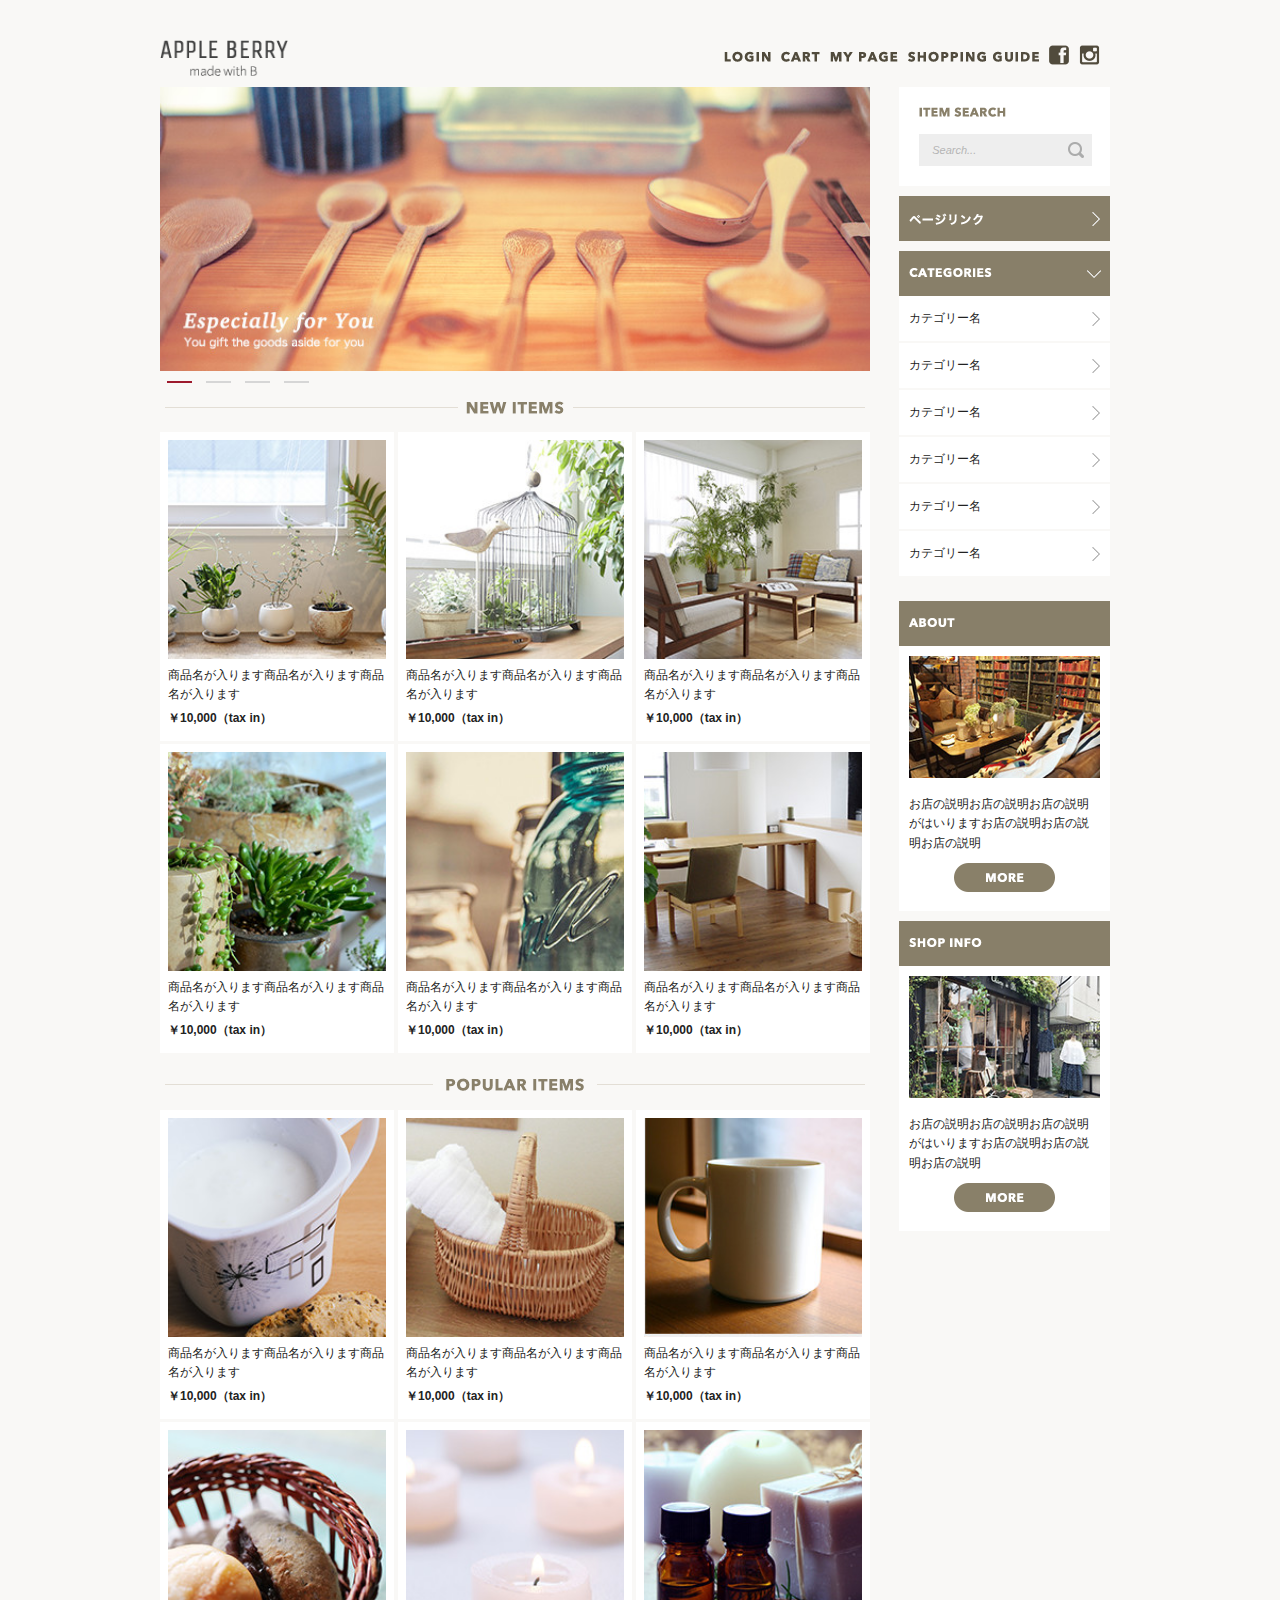
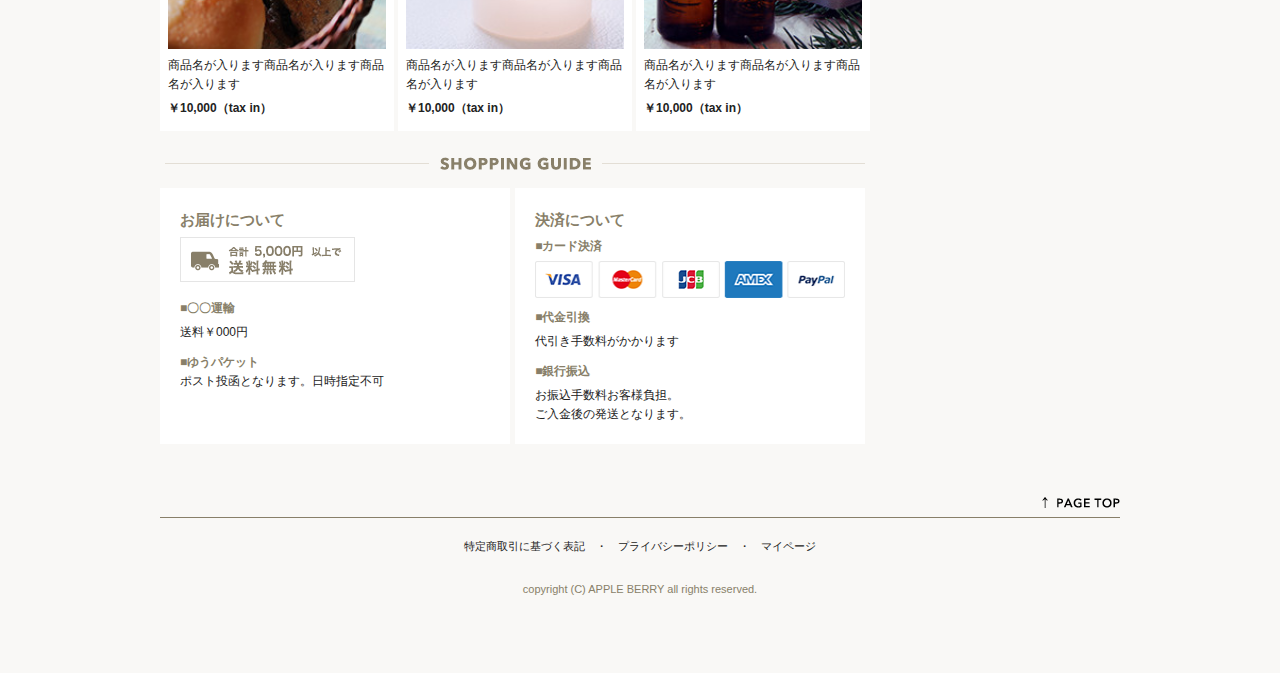
==== commit d54402c2: "20190128 commit" ====
--- a/index.html
+++ b/index.html
@@ -67,7 +67,7 @@
   </header>
   
   <main>
-    <div class="container">
+    <div class="container pd_0">
       <div class="row">
         <div class="nine columns">
 
@@ -198,7 +198,7 @@
 
           <!-- ページリンク -->
           <article>
-            <div class="pglnk bg_clr_khaki img_arrow">
+            <div class="pglnk mt_10 bg_clr_khaki img_arrow">
               <img src="images/top/pagelink.png" alt="ページリンク">
             </div>
           </article>
--- a/css/skeleton.css
+++ b/css/skeleton.css
@@ -172,19 +172,19 @@
 input[type="reset"],
 input[type="button"] {
   display: inline-block;
-  height: 38px;
+  /*height: 38px;*/
   padding: 0 30px;
-  color: #555;
+  /*color: #555;*/
   text-align: center;
-  font-size: 11px;
+  /*font-size: 11px;*/
   font-weight: 600;
   line-height: 38px;
   letter-spacing: .1rem;
   text-transform: uppercase;
   text-decoration: none;
   white-space: nowrap;
-  background-color: transparent;
-  border-radius: 4px;
+  /*background-color: transparent;*/
+  /*border-radius: 4px;*/
   border: 1px solid #bbb;
   cursor: pointer;
   box-sizing: border-box; }
@@ -329,11 +329,11 @@
   text-align: left;
   border-bottom: 1px solid #E1E1E1; }
 th:first-child,
-td:first-child {
-  padding-left: 0; }
+/*td:first-child {*/
+/*  padding-left: 0; }*/
 th:last-child,
-td:last-child {
-  padding-right: 0; }
+/*td:last-child {*/
+/*  padding-right: 0; }*/
 
 
 /* Spacing
--- a/css/sample.css
+++ b/css/sample.css
@@ -16,30 +16,79 @@
 .txt_right {
   text-align: right; }
 
+.txt_just {
+  text-align: justify;
+  text-justify: inter-ideograph; }
+
 .txt-bld {
   font-weight: bold; }
 
+.txt-italic {
+  font-style: italic; }
+
 .txt_clr_khaki {
   color: #887f69; }
 
+.txt_clr_beige {
+  color: #e2ddd4; }
+
+.txt_clr_wht {
+  color: white; }
+
+.txt_clr_gry {
+  color: #b0b0b0; }
+
+.txt_clr_pink {
+  color: #e80f66; }
+
+.ltr_spc_1 {
+  letter-spacing: 1px; }
+
+.ltr_spc_2 {
+  letter-spacing: 2px; }
+
+.ltr_spc_4 {
+  letter-spacing: 4px; }
+
 .mg_auto {
   margin: auto; }
 
+.mt_5 {
+  margin-top: 5px; }
+
 .mt_10 {
   margin-top: 10px; }
 
+.mt_15 {
+  margin-top: 15px; }
+
+.mt_20 {
+  margin-top: 20px; }
+
+.mr_0 {
+  margin-right: 0px; }
+
 .mr_3 {
   margin-right: 3px; }
 
 .mr_5 {
   margin-right: 5px; }
 
+.mb_0 {
+  margin-bottom: 0px; }
+
 .mb_3 {
   margin-bottom: 3px; }
 
+.mb_5 {
+  margin-bottom: 5px; }
+
 .mb_10 {
   margin-bottom: 10px; }
 
+.mb_15 {
+  margin-bottom: 15px; }
+
 .mb_20 {
   margin-bottom: 20px; }
 
@@ -52,12 +101,39 @@
 .pt_20 {
   padding-top: 20px; }
 
+.pt_30 {
+  padding-top: 30px; }
+
+.pt_50 {
+  padding-top: 50px; }
+
+.pr_10 {
+  padding-right: 10px; }
+
+.pl_10 {
+  padding-left: 10px; }
+
+.pl_20 {
+  padding-left: 20px; }
+
+.pl_30 {
+  padding-left: 30px; }
+
+.pl_40 {
+  padding-left: 40px; }
+
 .pb_5 {
   padding-bottom: 5px; }
 
 .pb_10 {
   padding-bottom: 10px; }
 
+.pb_15 {
+  padding-bottom: 15px; }
+
+.pd_5 {
+  padding: 5px; }
+
 .pd_10 {
   padding: 10px; }
 
@@ -67,12 +143,160 @@
 .pd_0 {
   padding: 0px; }
 
+.pd_0_10 {
+  padding: 0 10px; }
+
 .bg_clr_wht {
   background-color: white; }
 
 .bg_clr_khaki {
   background-color: #887f69; }
 
+.bg_clr_beige {
+  background-color: #e2ddd4; }
+
+.bg_clr_beige2 {
+  background-color: #f9f9f5; }
+
+/* ===================
+    - 商品一覧ページ,商品詳細ページ
+=================== */
+/* Header
+------------------------------------------------------------*/
+.bread {
+  border-radius: 3px;
+  height: 34px; }
+  .bread p {
+    min-width: 60%;
+    margin-bottom: 0px;
+    font-size: 11px;
+    font-size: 1.1rem;
+    vertical-align: sub; }
+  .bread .homeimg {
+    background: url("../images/list/home_icon.png");
+    width: 12px;
+    height: 11px;
+    background-repeat: no-repeat;
+    display: inline-block;
+    line-height: 11px;
+    background-position: 5%; }
+
+.hd_img {
+  display: block;
+  width: 100%; }
+
+/* 商品一覧ページ Main
+------------------------------------------------------------*/
+.btn {
+  display: block;
+  font-weight: 600;
+  width: 121px;
+  height: 40px;
+  line-height: 40px; }
+
+.btnL {
+  float: left; }
+
+.btnR {
+  float: right; }
+
+/* 商品詳細ページ Main
+------------------------------------------------------------*/
+.itemdetail {
+  font-size: 14px;
+  font-size: 1.4rem;
+  padding: 10px; }
+  .itemdetail h5 {
+    margin-bottom: 0px; }
+  .itemdetail .flx_subimg {
+    display: -webkit-flex;
+    display: flex;
+    -webkit-flex-wrap: wrap;
+    flex-wrap: wrap;
+    list-style: none; }
+  .itemdetail .subimg {
+    max-width: 19.2%; }
+  .itemdetail .dtlinf_tbl {
+    font-size: 12px;
+    font-size: 1.2rem;
+    width: 100%;
+    border-collapse: collapse; }
+    .itemdetail .dtlinf_tbl th, .itemdetail .dtlinf_tbl td {
+      border: solid 1px #e2ddd4;
+      padding: 12px; }
+    .itemdetail .dtlinf_tbl .thd {
+      min-width: 60px; }
+  .itemdetail .yen {
+    font-size: 22px;
+    font-size: 2.2rem; }
+  .itemdetail .prce {
+    float: right;
+    margin-bottom: 0;
+    padding-top: 8px;
+    position: relative;
+    right: 70px; }
+  .itemdetail input {
+    border: 1px solid #e2ddd4;
+    margin-left: 40px;
+    border-radius: 0px;
+    width: 140px; }
+
+.line_lime {
+  width: 100%;
+  border-top: solid 1px #E3E8CF; }
+
+.line_khaki {
+  width: 100%;
+  border-top: solid 1px #887f69; }
+
+@media (min-width: 550px) {
+  /* Header
+  ------------------------------------------------------------*/
+  .homeimg {
+    line-height: 10px;
+    background-position: 1.5%; }
+
+  /* 商品詳細ページ Main
+  ------------------------------------------------------------*/
+  .itemdetail {
+    padding: 50px; }
+    .itemdetail .main {
+      width: 64%;
+      margin-right: 2px;
+      float: left; }
+    .itemdetail .flx_subimg {
+      -webkit-flex-direction: row;
+      flex-direction: row;
+      -webkit-flex-wrap: wrap;
+      flex-wrap: wrap; }
+    .itemdetail .sub {
+      width: 35%;
+      float: right; }
+    .itemdetail .subimg {
+      display: inline-block;
+      margin-right: 5px;
+      max-width: 47.5%; }
+    .itemdetail .prce {
+      right: 20px; }
+    .itemdetail .prc_lft {
+      float: left; }
+    .itemdetail .prc_rt {
+      position: relative;
+      top: 10px; }
+
+  .clearfix::after {
+    content: '';
+    display: block;
+    clear: both; } }
+@media (max-width: 550px) {
+  .mg_RL10 {
+    margin-right: 10px;
+    margin-left: 10px; } }
+/* =============================
+    - TOP画面、各画面共通
+============================= */
+/* Base
+------------------------------------------------------------*/
 body {
   background-color: #f9f8f6; }
   @media (max-width: 550px) {
@@ -142,13 +366,15 @@
   justify-content: space-between; }
 
 .item {
-  -webkit-flex: 1;
-  flex: 1;
+  -webkit-flex: inherit;
+  flex: inherit;
   padding: 4px;
   -moz-box-sizing: border-box;
   -webkit-box-sizing: border-box;
   box-sizing: border-box;
-  min-width: 50%; }
+  width: 49.5%;
+  min-width: auto;
+  margin-bottom: 3px; }
   .item img {
     width: 100%; }
   .item p {
@@ -178,7 +404,7 @@
   margin: auto;
   width: 100%; }
 
-input {
+.search input {
   background: url("../images/top/search_icon.png");
   background-repeat: no-repeat;
   display: inline-block;
@@ -259,7 +485,10 @@
 
   .item {
     padding: 8px;
-    min-width: 33%; }
+    flex: inherit;
+    width: 33%;
+    min-width: auto;
+    margin-bottom: 3px; }
     .item p {
       font-size: 12px;
       font-size: 1.2rem; }
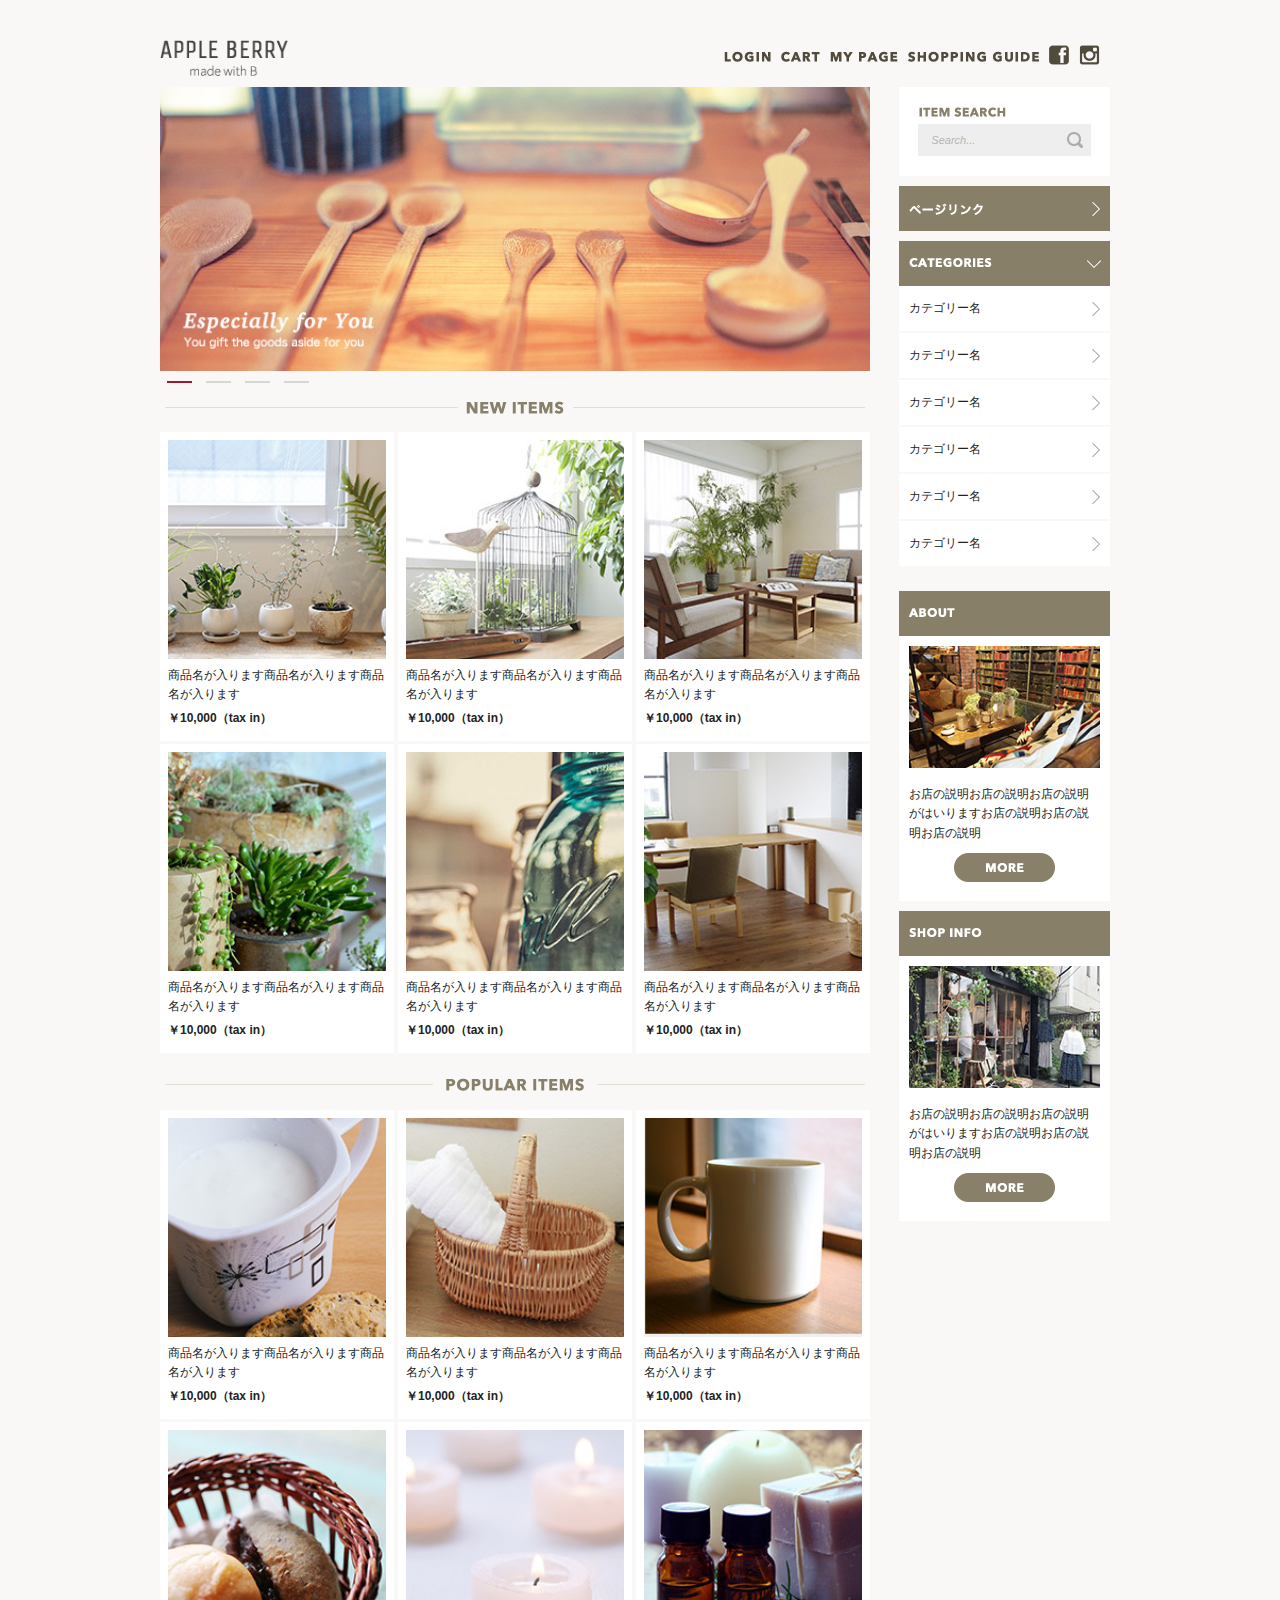
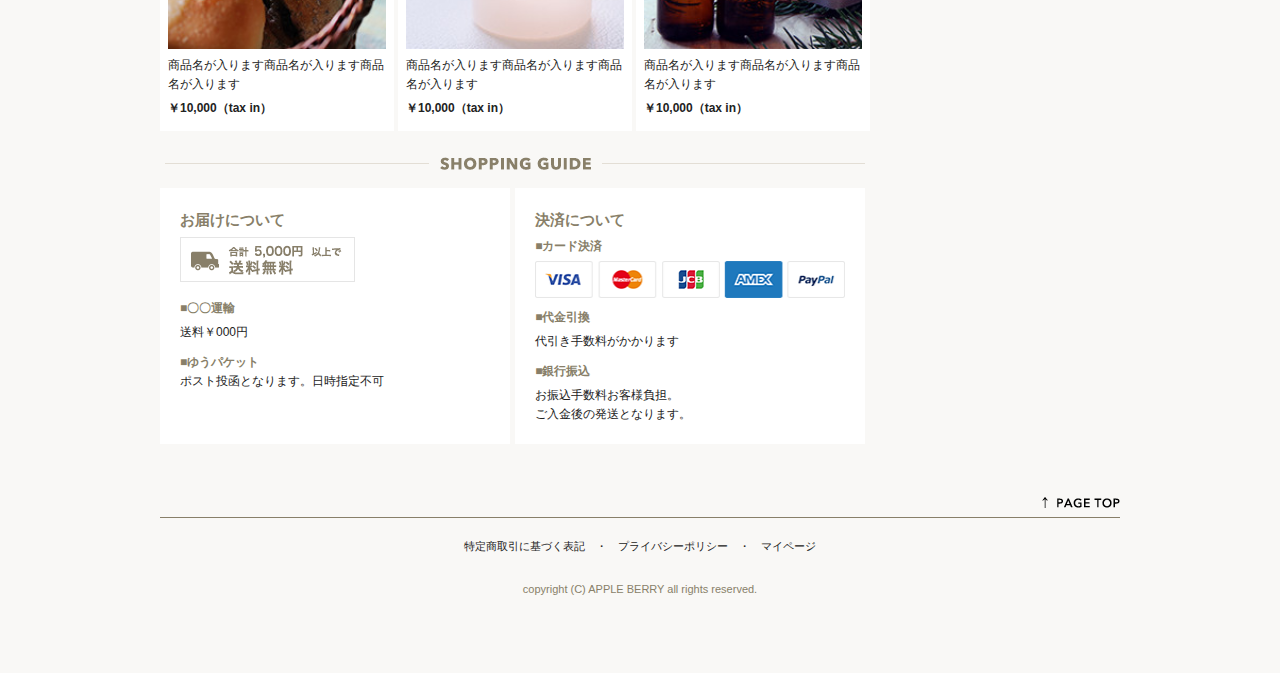
==== commit e5d06b53: "20190201 レスポンシブ対応完 ファイル名等変更、その他微調整" ====
--- a/index.html
+++ b/index.html
@@ -5,8 +5,8 @@
   <!-- Basic Page Needs
   –––––––––––––––––––––––––––––––––––––––––––––––––– -->
   <meta charset="utf-8">
-  <title>APPLE BERRY -made width B-</title>
-  <meta name="description" content="APPLE BERRYのショッピングサイトです。">
+  <title>APPLE BERRY -made width B- TOP</title>
+  <meta name="description" content="APPLE BERRYのショッピングサイトTOPページです。">
   <meta name="author" content="Satoko Ogino">
 
   <!-- Mobile Specific Metas
@@ -19,10 +19,10 @@
   <link rel="stylesheet" href="owlcarousel/assets/owl.theme.default.min.css">
   <link rel="stylesheet" href="css/normalize.css">
   <link rel="stylesheet" href="css/skeleton.css">
-  <link rel="stylesheet" href="css/sample.css">
+  <link rel="stylesheet" href="css/style.css">
 
   <!-- jQuery -->
-  <script type="text/javascript" src="//ajax.googleapis.com/ajax/libs/jquery/1.10.2/jquery.min.js"></script>
+  <script type="text/javascript" src="https://ajax.googleapis.com/ajax/libs/jquery/1.10.2/jquery.min.js"></script>
 
   <!-- Owl Carousel JS -->
   <script src="owlcarousel/owl.carousel.min.js"></script>
@@ -82,7 +82,7 @@
           <!-- NEW ITEMS -->
           <div class="ttl txt_center">
             <img class="sp_img " src="images/top_sp/title_new_item.png" alt="new_item" srcset="images/top_sp/title_new_item@2x.png 2x">
-            <img class="pc" src="images/top/title_newitems.png" alt="new_items">
+            <img class="pc u-max-full-width" src="images/top/title_newitems.png" alt="new_items">
           </div>
           <article>
             <div class="flx_item mb_20">
@@ -122,7 +122,7 @@
           <!-- POPULAR ITEMS -->
           <div class="ttl txt_center">
             <img class="sp_img" src="images/top_sp/title_popular.png" alt="new_item" srcset="images/top_sp/title_popular@2x.png 2x">
-            <img class="pc" src="images/top/title_popular.png" alt="popular">
+            <img class="pc u-max-full-width" src="images/top/title_popular.png" alt="popular">
           </div>
           <article>
             <div class="flx_item mb_20">
@@ -162,7 +162,7 @@
           <!-- SHOPPING GUIDE -->
           <div class="ttl txt_center">
             <img class="sp_img" src="images/top_sp/title_guide.png" alt="shopping_guid" srcset="images/top_sp/title_guide@2x.png 2x">
-            <img class="pc" src="images/top/title_guide.png" alt="shopping_guid">
+            <img class="pc u-max-full-width" src="images/top/title_guide.png" alt="shopping_guid">
           </div>
           <article>
             <div class="flx_guid mb_3 txt_left">
@@ -177,7 +177,7 @@
               <div class="guid bg_clr_wht mt_10 pd_20">
                 <h6 class="txt-bld txt_clr_khaki pb_5">決済について</h6>
                 <p class="txt-bld txt_clr_khaki pb_5">■カード決済</p>
-                <img class="cardimg pb_10" src="images/top/cards.png" alt="合計5,000円以上で送料無料">
+                <img class="cardimg pb_10" src="images/top/cards.png" alt="VISA,MasterCard,JCB,AMEX,PayPal">
                 <p class="txt-bld txt_clr_khaki pb_5">■代金引換</p>
                 <p class="pb_10">代引き手数料がかかります</p>
                 <p class="txt-bld txt_clr_khaki pb_5">■銀行振込</p>
@@ -192,7 +192,7 @@
           <article>
             <div class="search txt_left bg_clr_wht pd_20 mt_10">
               <img class="pd_10" src="images/top/itemserch.png" alt="ITEM SEARCH">
-              <span><input tyle="textarea" class="item_search" value="　Search...">
+              <input tyle="textarea" class="item_search" value="　Search...">
             </div>
           </article>
 
@@ -224,8 +224,8 @@
             <div class="about bg_clr_khaki mt_10">
               <img class="txt_left pd_10" src="images/top/about.png" alt="ABOUT">  
             </div>
-            <div class="info bg_clr_wht">
-              <img class="info_img" src="images/top/about_img.jpg" alt="ABOUT">
+            <div class="info bg_clr_wht clearfix">
+              <img class="info_img u-max-full-width" src="images/top/about_img.jpg" alt="ABOUT">
               <p class="cption">お店の説明お店の説明お店の説明がはいりますお店の説明お店の説明お店の説明<img class="more" src="images/top/more_btn.png" alt="MORE"></p>
             </div>
           </article>
@@ -235,8 +235,8 @@
             <div class="shopinfo bg_clr_khaki mt_10">
               <img class="txt_left pd_10" src="images/top/shop_info.png" alt="SHOP_INFO">              
             </div>
-            <div class="info bg_clr_wht">
-              <img class="info_img" src="images/top/shopinfo_img.jpg" alt="ABOUT">
+            <div class="info bg_clr_wht clearfix">
+              <img class="info_img u-max-full-width" src="images/top/shopinfo_img.jpg" alt="SHOP_INFO">
               <p class="cption">お店の説明お店の説明お店の説明がはいりますお店の説明お店の説明お店の説明<img class="more" src="images/top/more_btn.png" alt="MORE"></p>
             </div>
           </article>
--- a/css/style.css
+++ b/css/style.css
@@ -0,0 +1,610 @@
+@charset "UTF-8";
+/* ===================
+    - 画面共通
+=================== */
+/* Base
+------------------------------------------------------------*/
+html {
+  font-size: 62.5%; }
+
+.txt_center {
+  text-align: center; }
+
+.txt_left {
+  text-align: left; }
+
+.txt_right {
+  text-align: right; }
+
+.txt_just {
+  text-align: justify;
+  text-justify: inter-ideograph; }
+
+.txt-bld {
+  font-weight: bold; }
+
+.txt-italic {
+  font-style: italic; }
+
+.txt_clr_khaki {
+  color: #887f69; }
+
+.txt_clr_beige {
+  color: #e2ddd4; }
+
+.txt_clr_wht {
+  color: white; }
+
+.txt_clr_gry {
+  color: #b0b0b0; }
+
+.txt_clr_pink {
+  color: #e80f66; }
+
+.ltr_spc_1 {
+  letter-spacing: 1px; }
+
+.ltr_spc_2 {
+  letter-spacing: 2px; }
+
+.ltr_spc_4 {
+  letter-spacing: 4px; }
+
+.mg_auto {
+  margin: auto; }
+
+.mt_5 {
+  margin-top: 5px; }
+
+.mt_10 {
+  margin-top: 10px; }
+
+.mt_15 {
+  margin-top: 15px; }
+
+.mt_20 {
+  margin-top: 20px; }
+
+.mr_0 {
+  margin-right: 0px; }
+
+.mr_3 {
+  margin-right: 3px; }
+
+.mr_5 {
+  margin-right: 5px; }
+
+.mr_10 {
+  margin-right: 10px; }
+
+.mb_0 {
+  margin-bottom: 0px; }
+
+.mb_3 {
+  margin-bottom: 3px; }
+
+.mb_5 {
+  margin-bottom: 5px; }
+
+.mb_10 {
+  margin-bottom: 10px; }
+
+.mb_15 {
+  margin-bottom: 15px; }
+
+.mb_20 {
+  margin-bottom: 20px; }
+
+.pt_10 {
+  padding-top: 10px; }
+
+.pt_15 {
+  padding-top: 15px; }
+
+.pt_20 {
+  padding-top: 20px; }
+
+.pt_30 {
+  padding-top: 30px; }
+
+.pt_50 {
+  padding-top: 50px; }
+
+.pr_10 {
+  padding-right: 10px; }
+
+.pl_10 {
+  padding-left: 10px; }
+
+.pl_20 {
+  padding-left: 20px; }
+
+.pl_30 {
+  padding-left: 30px; }
+
+.pl_40 {
+  padding-left: 40px; }
+
+.pb_5 {
+  padding-bottom: 5px; }
+
+.pb_10 {
+  padding-bottom: 10px; }
+
+.pb_15 {
+  padding-bottom: 15px; }
+
+.pd_5 {
+  padding: 5px; }
+
+.pd_10 {
+  padding: 10px; }
+
+.pd_20 {
+  padding: 20px; }
+
+.pd_0 {
+  padding: 0px; }
+
+.pd_0_10 {
+  padding: 0 10px; }
+
+.bg_clr_wht {
+  background-color: white; }
+
+.bg_clr_khaki {
+  background-color: #887f69; }
+
+.bg_clr_beige {
+  background-color: #e2ddd4; }
+
+.bg_clr_beige2 {
+  background-color: #f9f9f5; }
+
+.w_100 {
+  width: 100%; }
+
+.clearfix::after {
+  content: '';
+  display: block;
+  clear: both; }
+
+/* ===================
+    - 商品一覧ページ,商品詳細ページ
+=================== */
+/* Header
+------------------------------------------------------------*/
+.bread {
+  border-radius: 3px;
+  height: 34px; }
+  .bread p {
+    min-width: 60%;
+    margin-bottom: 0px;
+    font-size: 11px;
+    font-size: 1.1rem;
+    vertical-align: sub; }
+  .bread .homeimg {
+    background: url("../images/list/home_icon.png");
+    width: 12px;
+    height: 11px;
+    background-repeat: no-repeat;
+    display: inline-block;
+    line-height: 11px;
+    background-position: 5%; }
+
+.hd_img {
+  display: block;
+  width: 100%; }
+
+/* 商品一覧ページ Main
+------------------------------------------------------------*/
+.btn {
+  display: block;
+  font-weight: 600;
+  width: 121px;
+  height: 40px;
+  line-height: 40px; }
+
+.btnL {
+  float: left; }
+
+.btnR {
+  float: right; }
+
+/* 商品詳細ページ Main
+------------------------------------------------------------*/
+.itemdetail {
+  font-size: 14px;
+  font-size: 1.4rem;
+  padding: 10px; }
+  .itemdetail h5 {
+    margin-bottom: 0px; }
+  .itemdetail .flx_subimg {
+    display: -webkit-flex;
+    display: flex;
+    -webkit-flex-wrap: wrap;
+    flex-wrap: wrap;
+    list-style: none; }
+  .itemdetail .subimg {
+    cursor: pointer;
+    max-width: 19.2%;
+    margin-bottom: 0px; }
+    .itemdetail .subimg img {
+      max-width: 100%; }
+  .itemdetail .dtlinf_tbl {
+    font-size: 12px;
+    font-size: 1.2rem;
+    width: 100%;
+    border-collapse: collapse; }
+    .itemdetail .dtlinf_tbl th, .itemdetail .dtlinf_tbl td {
+      border: solid 1px #e2ddd4;
+      padding: 12px; }
+    .itemdetail .dtlinf_tbl .thd {
+      min-width: 60px; }
+  .itemdetail .yen {
+    font-size: 22px;
+    font-size: 2.2rem; }
+  .itemdetail .prce {
+    float: right;
+    margin-bottom: 0;
+    padding-top: 8px;
+    position: relative;
+    right: 70px; }
+  .itemdetail input {
+    border: 1px solid #e2ddd4;
+    margin-left: 40px;
+    border-radius: 0px;
+    width: 140px;
+    max-width: 60%; }
+
+.line_lime {
+  width: 100%;
+  border-top: solid 1px #E3E8CF; }
+
+.line_khaki {
+  width: 100%;
+  border-top: solid 1px #887f69; }
+
+@media (min-width: 550px) {
+  /* Header
+  ------------------------------------------------------------*/
+  .homeimg {
+    line-height: 10px;
+    background-position: 1.5%; }
+
+  /* 商品詳細ページ Main
+  ------------------------------------------------------------*/
+  .itemdetail {
+    padding: 50px; }
+    .itemdetail .flx_item_pc {
+      display: -webkit-flex;
+      display: flex; }
+    .itemdetail .main {
+      width: 70%; }
+      .itemdetail .main img {
+        width: 100%;
+        box-sizing: border-box; }
+    .itemdetail ul:nth-child(5) {
+      margin-right: 0px; }
+    .itemdetail .sub {
+      width: 30%; }
+    .itemdetail .flx_subimg {
+      -webkit-flex-direction: row;
+      flex-direction: row;
+      -webkit-flex-wrap: wrap;
+      flex-wrap: wrap; }
+    .itemdetail .subimg {
+      display: block;
+      margin-left: 11%;
+      margin-right: 0px;
+      margin-bottom: 7%;
+      max-width: 50%; }
+      .itemdetail .subimg img {
+        max-width: 100%;
+        width: 70px; }
+    .itemdetail .prce {
+      right: 20px; }
+    .itemdetail .prc_lft {
+      float: left; }
+    .itemdetail .prc_rt {
+      position: relative;
+      top: 10px; } }
+@media (max-width: 550px) {
+  .mg_RL10 {
+    margin-right: 10px;
+    margin-left: 10px; } }
+@media (min-width: 926px) and (max-width: 1179px) {
+  .itemdetail .subimg {
+    margin-left: 5%; }
+    .itemdetail .subimg img {
+      max-width: 100%;
+      width: 60px; } }
+@media (min-width: 730px) and (max-width: 925px) {
+  .main {
+    min-width: 65%; }
+
+  .sub {
+    min-width: 35%; }
+
+  .itemdetail .subimg {
+    margin-left: 7%;
+    margin-bottom: 3%; }
+    .itemdetail .subimg img {
+      width: 50px; } }
+@media (min-width: 550px) and (max-width: 729px) {
+  .main {
+    min-width: 60%; }
+
+  .sub {
+    min-width: 40%; }
+
+  .itemdetail .subimg {
+    margin-left: 3%;
+    margin-bottom: 1%; }
+    .itemdetail .subimg img {
+      width: 42px; } }
+/* =============================
+    - TOP画面、各画面共通
+============================= */
+/* Base
+------------------------------------------------------------*/
+body {
+  background-color: #f9f8f6; }
+  @media (max-width: 550px) {
+    body .pc {
+      display: none; } }
+
+/* Header
+------------------------------------------------------------*/
+header #header_in {
+  padding-top: 15px;
+  padding-bottom: 4px;
+  text-align: center; }
+header .sp_logo .ttl_logo {
+  width: 120px; }
+header .sp_logo .contact_logo {
+  margin-top: 5px; }
+@media (min-width: 551px) {
+  header #header_in {
+    padding-top: 40px; }
+  header .sp_logo {
+    display: none; }
+  header .pc_menu_li {
+    margin: 0;
+    padding: 0; }
+    header .pc_menu_li li {
+      list-style: none;
+      margin: 5px 0 0 0;
+      padding: 0;
+      float: right;
+      padding-right: 10px; } }
+
+/* Footer
+------------------------------------------------------------*/
+footer {
+  text-align: center;
+  margin-top: 20px;
+  font-size: 11px;
+  font-size: 1.1rem; }
+  footer .border {
+    margin: 20px 0;
+    border-top: solid 1px #887f69; }
+  footer .kahki {
+    color: #887f69; }
+  @media (min-width: 551px) {
+    footer {
+      margin: 50px 0; }
+      footer .pagetop {
+        float: right; } }
+
+/* ===================
+    - TOP画面
+=================== */
+/* Main
+------------------------------------------------------------*/
+.ttl {
+  display: block;
+  margin-bottom: 15px; }
+
+.flx_item {
+  display: -webkit-flex;
+  display: flex;
+  -webkit-flex-direction: row;
+  flex-direction: row;
+  -webkit-flex-wrap: wrap;
+  flex-wrap: wrap;
+  -webkit-justify-content: space-between;
+  justify-content: space-between; }
+
+.item {
+  -webkit-flex: inherit;
+  flex: inherit;
+  padding: 4px;
+  -moz-box-sizing: border-box;
+  -webkit-box-sizing: border-box;
+  box-sizing: border-box;
+  width: 49.5%;
+  min-width: auto;
+  margin-bottom: 3px; }
+  .item img {
+    width: 100%; }
+  .item p {
+    margin: 0;
+    padding-bottom: 5px;
+    font-size: 11px;
+    font-size: 1.1rem; }
+
+.flx_guid {
+  display: -webkit-flex;
+  display: flex;
+  -webkit-flex-direction: column;
+  flex-direction: column; }
+
+.guid img {
+  display: inline-block; }
+.guid h6 {
+  margin: 0; }
+.guid p {
+  margin: 0;
+  font-size: 12px;
+  font-size: 1.2rem; }
+.guid .derimg {
+  max-width: 60%; }
+.guid .cardimg {
+  display: block;
+  margin: auto;
+  width: 100%; }
+
+.search input {
+  background: url("../images/top/search_icon.png");
+  background-repeat: no-repeat;
+  display: inline-block;
+  line-height: 40px;
+  background-position: 95%;
+  background-color: #eeeeee;
+  color: #b5b5b5;
+  border: none;
+  width: 100%;
+  height: 30px;
+  font-style: italic;
+  font-size: 11px;
+  font-size: 1.1rem;
+  margin: 0; }
+
+.item_search {
+  margin: 0; }
+
+.ctgres_li {
+  box-sizing: border-box;
+  padding: 10px;
+  padding-top: 15px;
+  padding-left: 10;
+  list-style: none;
+  background-color: white;
+  height: 45px;
+  margin-bottom: 2px;
+  font-size: 12px;
+  font-size: 1.2rem;
+  vertical-align: middle;
+  background-image: url("../images/top/next_icon_gray.png");
+  background-repeat: no-repeat;
+  background-position: 95%; }
+
+.img_arrow {
+  background-image: url("../images/top/next_icon.png");
+  background-repeat: no-repeat;
+  background-position: 95%; }
+
+.img_arrow_down {
+  background-image: url("../images/top/down_icon.png");
+  background-repeat: no-repeat;
+  background-position: 95%; }
+
+.info {
+  height: 135px; }
+  .info .cption {
+    margin: 8px;
+    margin-left: 3px;
+    width: 143px;
+    height: 71px;
+    float: right;
+    font-size: 12px;
+    font-size: 1.2rem; }
+
+.info_img {
+  margin: 8px;
+  margin-right: 3px;
+  width: 135px; }
+
+.more {
+  display: block;
+  margin-top: 10px; }
+
+.pglnk, .ctgres, .about, .shopinfo {
+  height: 45px; }
+  .pglnk img, .ctgres img, .about img, .shopinfo img {
+    padding: 17px 10px; }
+
+@media (min-width: 550px) {
+  .sp_img {
+    display: none; }
+
+  .ttl {
+    margin-bottom: 10px; }
+
+  .item {
+    padding: 8px;
+    flex: inherit;
+    width: 33%;
+    min-width: auto;
+    margin-bottom: 3px; }
+    .item p {
+      font-size: 12px;
+      font-size: 1.2rem; }
+
+  .flx_guid {
+    -webkit-flex-direction: row;
+    flex-direction: row; }
+
+  .guid {
+    -moz-box-sizing: border-box;
+    -webkit-box-sizing: border-box;
+    box-sizing: border-box;
+    -webkit-flex: 1;
+    flex: 1;
+    margin-right: 5px;
+    margin-top: 0px;
+    max-width: 50%; }
+
+  /* サイドメニュー共通 */
+  .columns {
+    margin-left: 3%; }
+
+  .sidebar {
+    display: block;
+    /* サイドメニューだけflex解除 */ }
+
+  .search {
+    margin-top: 0;
+    padding-bottom: 20px;
+    padding-top: 0;
+    padding-right: 0;
+    padding-left: 0; }
+    .search input {
+      width: 80%;
+      display: block;
+      margin: auto; }
+    .search img {
+      padding: 20px 0px 0px 20px; }
+
+  .ctgres_li {
+    padding-top: 13px;
+    padding-right: 0px;
+    padding-left: 10px; }
+
+  .info {
+    background-color: white;
+    height: 265px;
+    text-align: center; }
+    .info .cption {
+      box-sizing: border-box;
+      padding: 0 10px;
+      text-align: left;
+      margin: 0;
+      width: 100%;
+      height: 55px;
+      float: none; }
+
+  .info_img {
+    box-sizing: border-box;
+    margin: 0;
+    padding: 10px;
+    text-align: center;
+    width: 100%; }
+
+  .more {
+    margin: auto;
+    margin-top: 10px;
+    text-align: center; } }
+
+/*# sourceMappingURL=style.css.map */
